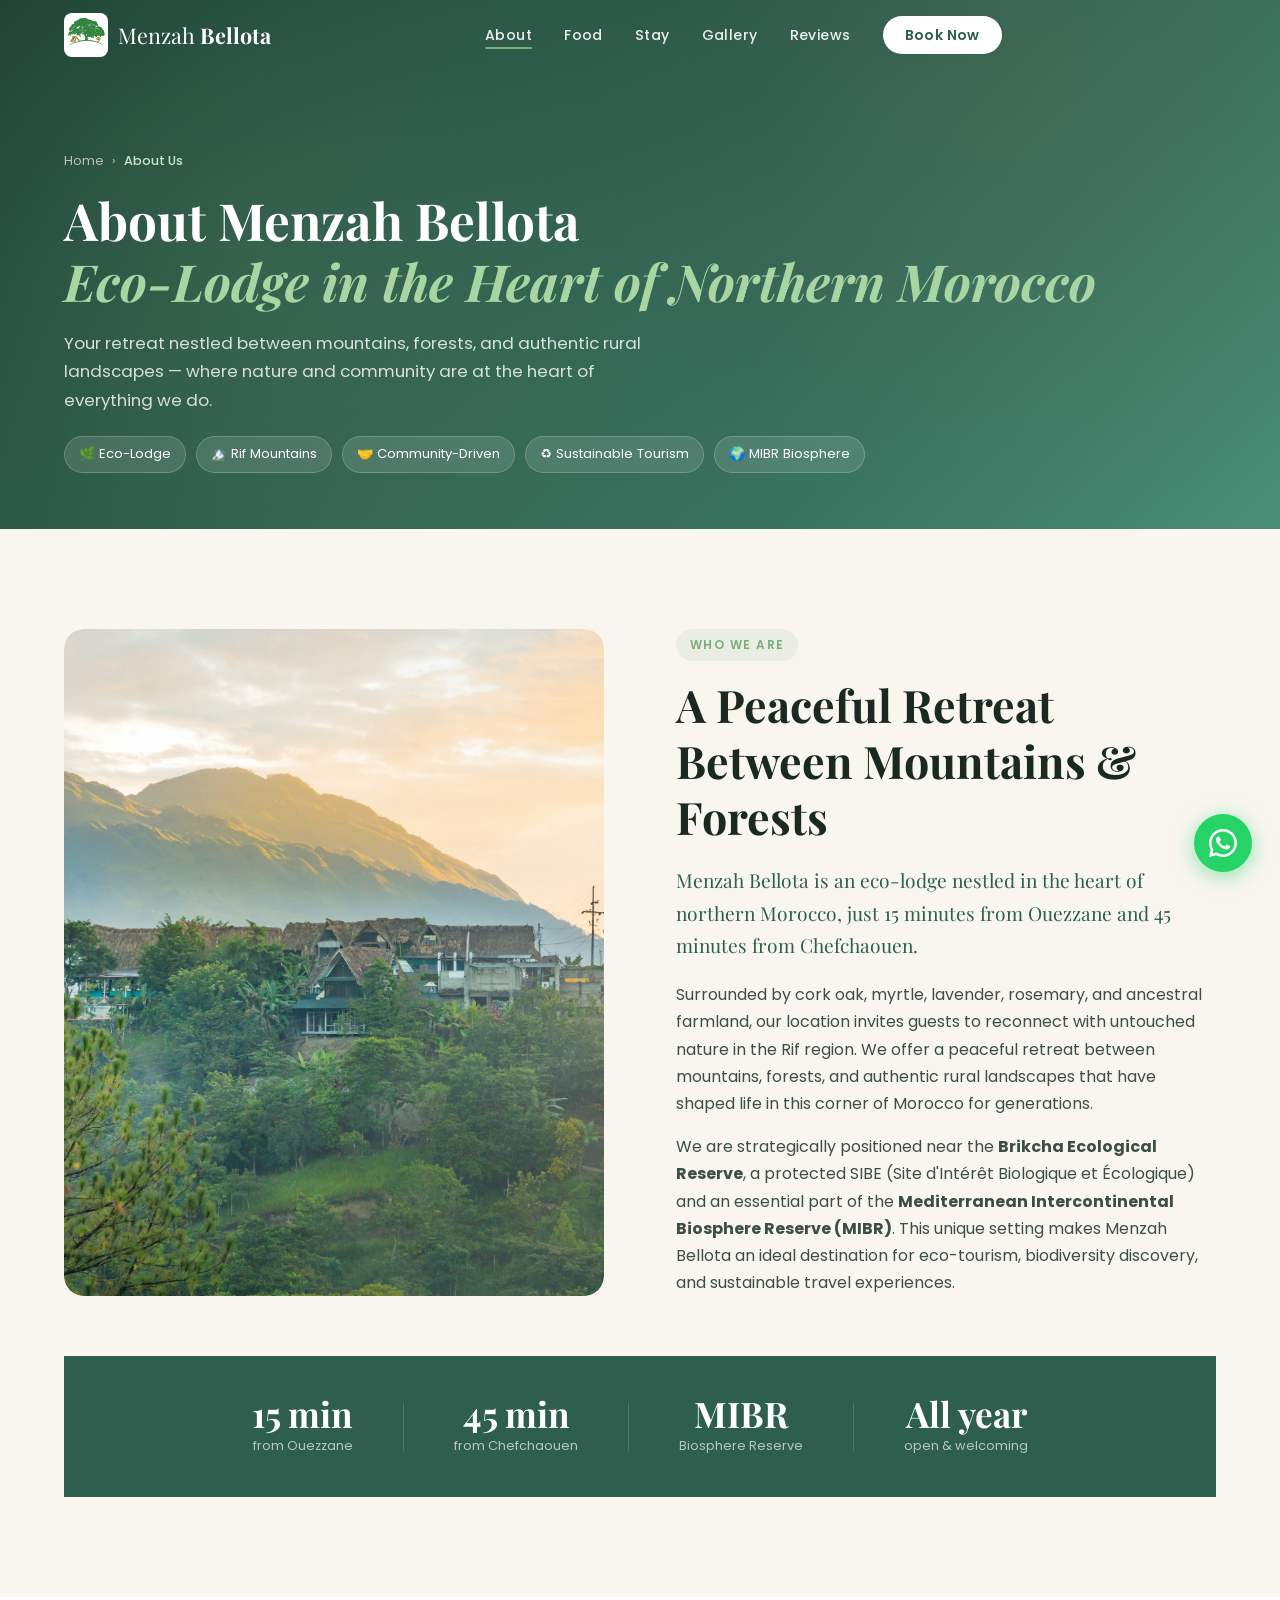
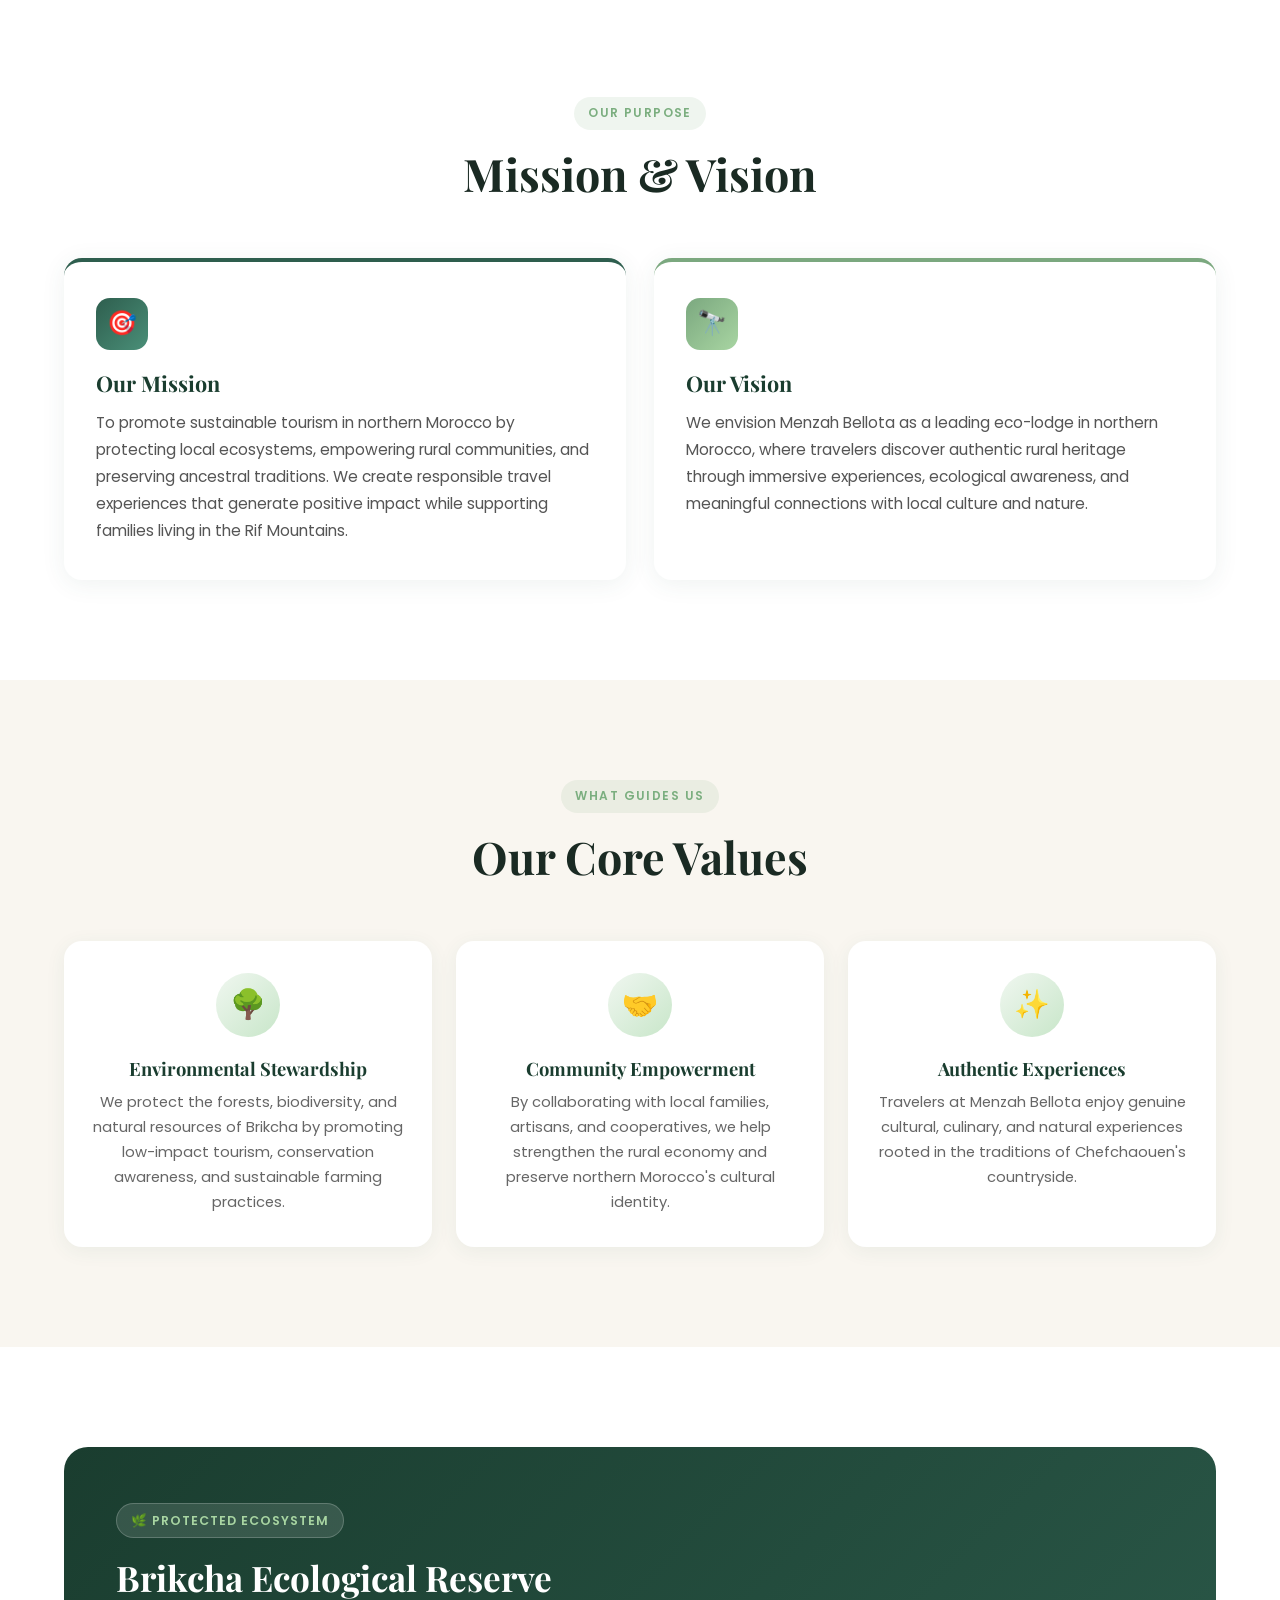
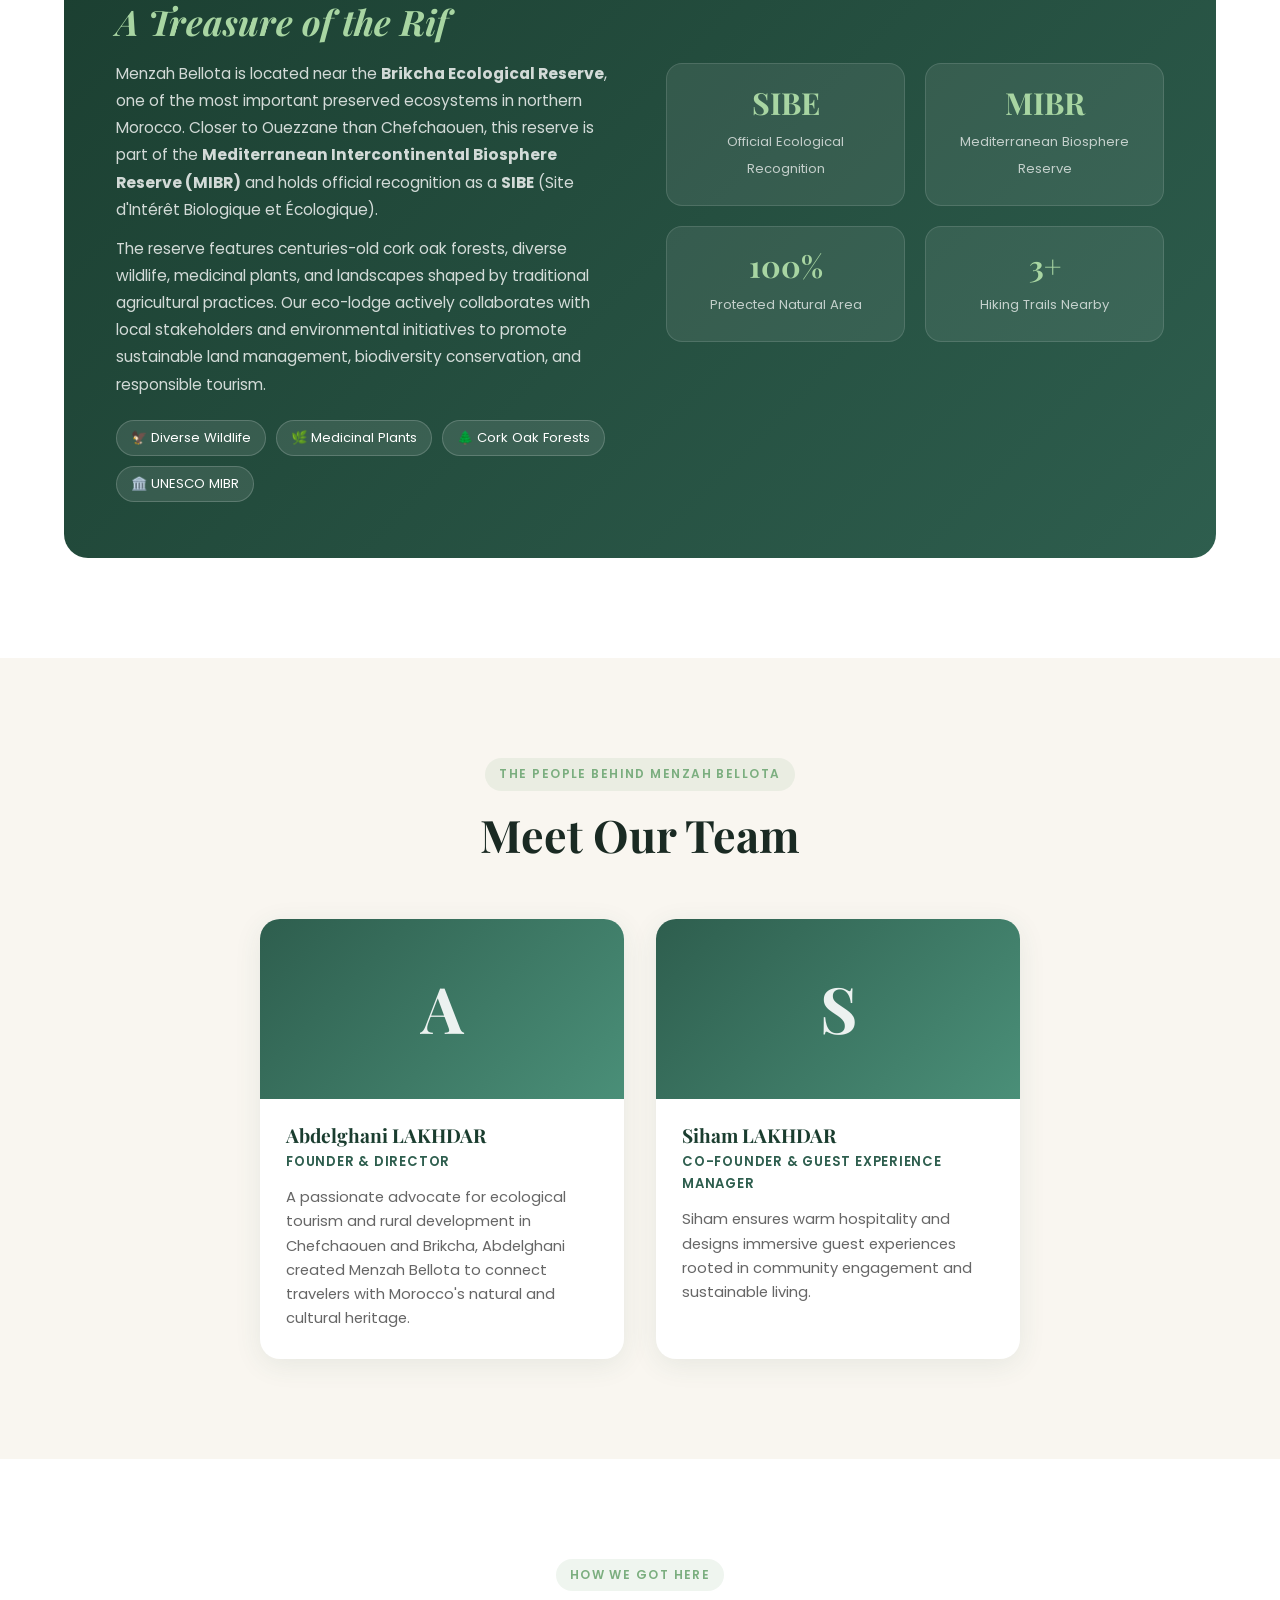
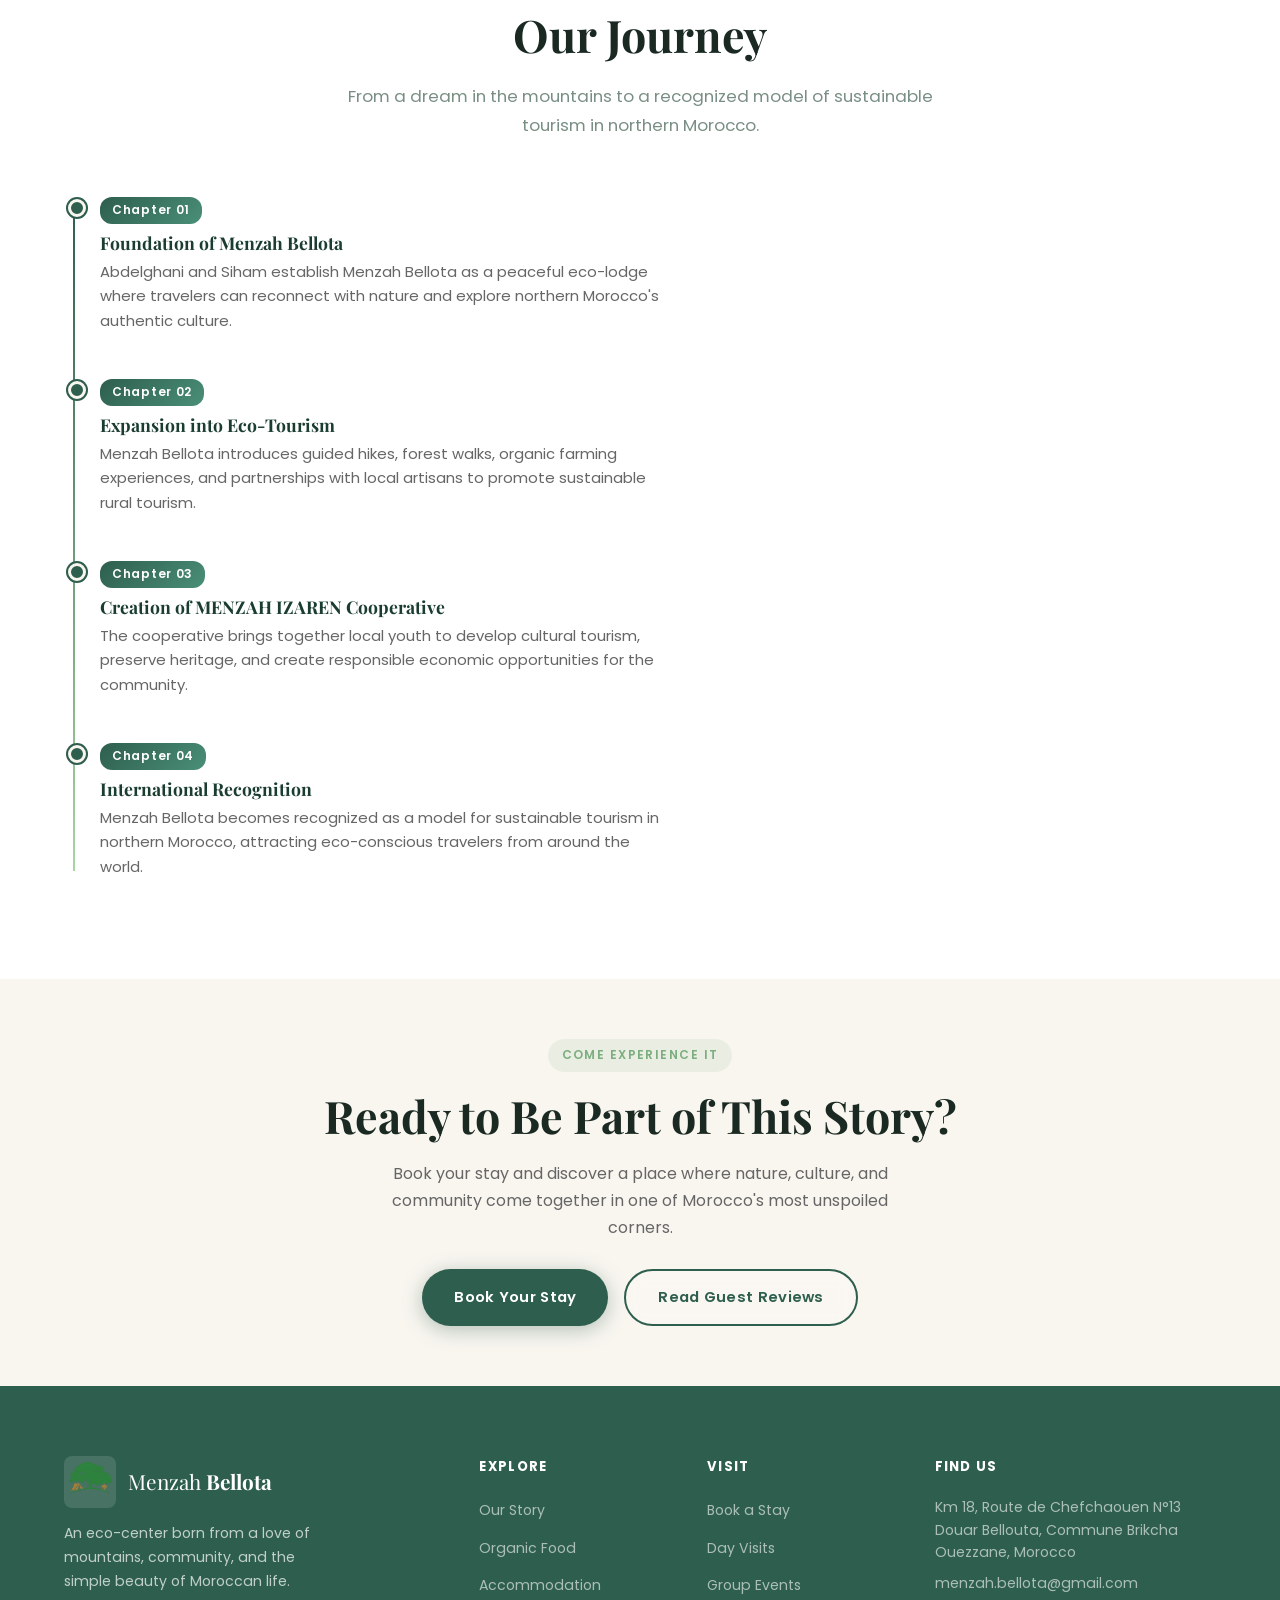
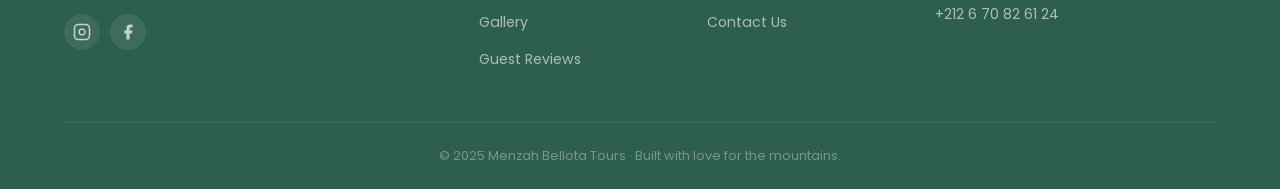
==== about.html @ db877103 "Add files via upload" ====
<!DOCTYPE html>
<html lang="en">
<head>
  <meta charset="UTF-8" />
  <meta name="viewport" content="width=device-width, initial-scale=1.0" />
  <title>About Us — Menzah Bellota Tours</title>
  <link rel="preconnect" href="https://fonts.googleapis.com" />
  <link rel="preconnect" href="https://fonts.gstatic.com" crossorigin />
  <link href="https://fonts.googleapis.com/css2?family=Playfair+Display:ital,wght@0,400;0,600;0,700;1,400&family=Poppins:wght@300;400;500;600&display=swap" rel="stylesheet" />
  <link rel="stylesheet" href="style.css" />
  <link rel="stylesheet" href="pages.css" />
</head>
<body>

  <!-- ========== NAVBAR ========== -->
  <nav class="navbar scrolled" id="navbar">
    <div class="nav-container">
      <a href="index.html" class="nav-logo">
        <img src="images/logo.webp" alt="Menzah Bellota Logo" class="logo-img" />
        <span class="logo-text">Menzah <strong>Bellota</strong></span>
      </a>
      <ul class="nav-menu" id="navMenu">
        <li><a href="about.html" class="nav-link active">About</a></li>
        <li><a href="food.html" class="nav-link">Food</a></li>
        <li><a href="stay.html" class="nav-link">Stay</a></li>
        <li><a href="gallery.html" class="nav-link">Gallery</a></li>
        <li><a href="reviews.html" class="nav-link">Reviews</a></li>
        <li><a href="index.html#contact" class="nav-link nav-cta">Book Now</a></li>
      </ul>
      <div class="nav-end">
        <button class="nav-toggle" id="navToggle" aria-label="Toggle menu">
          <span></span><span></span><span></span>
        </button>
      </div>
    </div>
  </nav>

  <!-- ========== PAGE HERO ========== -->
  <div class="page-hero">
    <div class="page-hero-content">
      <nav class="breadcrumb" aria-label="breadcrumb">
        <a href="index.html">Home</a>
        <span>›</span>
        <span class="current">About Us</span>
      </nav>
      <h1>About Menzah Bellota<br /><em>Eco-Lodge in the Heart of Northern Morocco</em></h1>
      <p>Your retreat nestled between mountains, forests, and authentic rural landscapes — where nature and community are at the heart of everything we do.</p>
      <div class="page-hero-tags">
        <span>🌿 Eco-Lodge</span>
        <span>🏔️ Rif Mountains</span>
        <span>🤝 Community-Driven</span>
        <span>♻️ Sustainable Tourism</span>
        <span>🌍 MIBR Biosphere</span>
      </div>
    </div>
  </div>

  <!-- ========== WHO WE ARE ========== -->
  <section class="section" style="background: #f9f6f0;">
    <div class="container">
      <div class="about-intro-grid reveal">
        <div class="about-images">
          <div class="img-stack">
            <img src="images/img hero.jpg" alt="Menzah Bellota eco-lodge in the Rif Mountains" class="img-main" loading="lazy" />
          </div>
        </div>
        <div class="about-intro-text">
          <span class="section-tag">Who We Are</span>
          <h2 class="section-title">A Peaceful Retreat Between Mountains &amp; Forests</h2>
          <p class="about-lead">Menzah Bellota is an eco-lodge nestled in the heart of northern Morocco, just 15 minutes from Ouezzane and 45 minutes from Chefchaouen.</p>
          <p>Surrounded by cork oak, myrtle, lavender, rosemary, and ancestral farmland, our location invites guests to reconnect with untouched nature in the Rif region. We offer a peaceful retreat between mountains, forests, and authentic rural landscapes that have shaped life in this corner of Morocco for generations.</p>
          <p>We are strategically positioned near the <strong>Brikcha Ecological Reserve</strong>, a protected SIBE (Site d'Intérêt Biologique et Écologique) and an essential part of the <strong>Mediterranean Intercontinental Biosphere Reserve (MIBR)</strong>. This unique setting makes Menzah Bellota an ideal destination for eco-tourism, biodiversity discovery, and sustainable travel experiences.</p>
        </div>
      </div>

      <!-- Stats strip -->
      <div class="experience-strip reveal" style="margin-top: 60px;">
        <div class="exp-item"><strong>15 min</strong><span>from Ouezzane</span></div>
        <div class="exp-divider"></div>
        <div class="exp-item"><strong>45 min</strong><span>from Chefchaouen</span></div>
        <div class="exp-divider"></div>
        <div class="exp-item"><strong>MIBR</strong><span>Biosphere Reserve</span></div>
        <div class="exp-divider"></div>
        <div class="exp-item"><strong>All year</strong><span>open &amp; welcoming</span></div>
      </div>
    </div>
  </section>

  <!-- ========== MISSION & VISION ========== -->
  <section class="section" style="background: #fff;">
    <div class="container">
      <div class="section-header reveal">
        <span class="section-tag">Our Purpose</span>
        <h2 class="section-title">Mission &amp; Vision</h2>
      </div>
      <div class="mv-grid reveal">
        <div class="mv-card">
          <div class="mv-card-icon">🎯</div>
          <h3>Our Mission</h3>
          <p>To promote sustainable tourism in northern Morocco by protecting local ecosystems, empowering rural communities, and preserving ancestral traditions. We create responsible travel experiences that generate positive impact while supporting families living in the Rif Mountains.</p>
        </div>
        <div class="mv-card vision">
          <div class="mv-card-icon">🔭</div>
          <h3>Our Vision</h3>
          <p>We envision Menzah Bellota as a leading eco-lodge in northern Morocco, where travelers discover authentic rural heritage through immersive experiences, ecological awareness, and meaningful connections with local culture and nature.</p>
        </div>
      </div>
    </div>
  </section>

  <!-- ========== CORE VALUES ========== -->
  <section class="section" style="background: #f9f6f0;">
    <div class="container">
      <div class="section-header reveal">
        <span class="section-tag">What Guides Us</span>
        <h2 class="section-title">Our Core Values</h2>
      </div>
      <div class="values-big-grid reveal">
        <div class="value-big-card">
          <div class="value-big-icon">🌳</div>
          <h3>Environmental Stewardship</h3>
          <p>We protect the forests, biodiversity, and natural resources of Brikcha by promoting low-impact tourism, conservation awareness, and sustainable farming practices.</p>
        </div>
        <div class="value-big-card">
          <div class="value-big-icon">🤝</div>
          <h3>Community Empowerment</h3>
          <p>By collaborating with local families, artisans, and cooperatives, we help strengthen the rural economy and preserve northern Morocco's cultural identity.</p>
        </div>
        <div class="value-big-card">
          <div class="value-big-icon">✨</div>
          <h3>Authentic Experiences</h3>
          <p>Travelers at Menzah Bellota enjoy genuine cultural, culinary, and natural experiences rooted in the traditions of Chefchaouen's countryside.</p>
        </div>
      </div>
    </div>
  </section>

  <!-- ========== BRIKCHA RESERVE ========== -->
  <section class="section" style="background: #fff;">
    <div class="container">
      <div class="reserve-section reveal">
        <div class="reserve-text">
          <div class="reserve-badge">🌿 Protected Ecosystem</div>
          <h2>Brikcha Ecological Reserve<br /><em>A Treasure of the Rif</em></h2>
          <p>Menzah Bellota is located near the <strong>Brikcha Ecological Reserve</strong>, one of the most important preserved ecosystems in northern Morocco. Closer to Ouezzane than Chefchaouen, this reserve is part of the <strong>Mediterranean Intercontinental Biosphere Reserve (MIBR)</strong> and holds official recognition as a <strong>SIBE</strong> (Site d'Intérêt Biologique et Écologique).</p>
          <p>The reserve features centuries-old cork oak forests, diverse wildlife, medicinal plants, and landscapes shaped by traditional agricultural practices. Our eco-lodge actively collaborates with local stakeholders and environmental initiatives to promote sustainable land management, biodiversity conservation, and responsible tourism.</p>
          <div class="reserve-chips">
            <span>🦅 Diverse Wildlife</span>
            <span>🌿 Medicinal Plants</span>
            <span>🌲 Cork Oak Forests</span>
            <span>🏛️ UNESCO MIBR</span>
          </div>
        </div>
        <div class="reserve-stats">
          <div class="reserve-stat">
            <strong>SIBE</strong>
            <span>Official Ecological Recognition</span>
          </div>
          <div class="reserve-stat">
            <strong>MIBR</strong>
            <span>Mediterranean Biosphere Reserve</span>
          </div>
          <div class="reserve-stat">
            <strong>100%</strong>
            <span>Protected Natural Area</span>
          </div>
          <div class="reserve-stat">
            <strong>3+</strong>
            <span>Hiking Trails Nearby</span>
          </div>
        </div>
      </div>
    </div>
  </section>

  <!-- ========== MEET THE TEAM ========== -->
  <section class="section" style="background: #f9f6f0;">
    <div class="container">
      <div class="section-header reveal">
        <span class="section-tag">The People Behind Menzah Bellota</span>
        <h2 class="section-title">Meet Our Team</h2>
      </div>
      <div class="team-grid reveal">
        <div class="team-card">
          <div class="team-card-avatar">A</div>
          <div class="team-card-body">
            <h3>Abdelghani LAKHDAR</h3>
            <div class="team-card-role">Founder &amp; Director</div>
            <p>A passionate advocate for ecological tourism and rural development in Chefchaouen and Brikcha, Abdelghani created Menzah Bellota to connect travelers with Morocco's natural and cultural heritage.</p>
          </div>
        </div>
        <div class="team-card">
          <div class="team-card-avatar">S</div>
          <div class="team-card-body">
            <h3>Siham LAKHDAR</h3>
            <div class="team-card-role">Co-Founder &amp; Guest Experience Manager</div>
            <p>Siham ensures warm hospitality and designs immersive guest experiences rooted in community engagement and sustainable living.</p>
          </div>
        </div>
      </div>
    </div>
  </section>

  <!-- ========== OUR JOURNEY ========== -->
  <section class="section" style="background: #fff;">
    <div class="container">
      <div class="section-header reveal">
        <span class="section-tag">How We Got Here</span>
        <h2 class="section-title">Our Journey</h2>
        <p class="section-subtitle">From a dream in the mountains to a recognized model of sustainable tourism in northern Morocco.</p>
      </div>
      <div class="timeline reveal">

        <div class="timeline-item">
          <div class="timeline-dot"></div>
          <div class="timeline-year">Chapter 01</div>
          <h3>Foundation of Menzah Bellota</h3>
          <p>Abdelghani and Siham establish Menzah Bellota as a peaceful eco-lodge where travelers can reconnect with nature and explore northern Morocco's authentic culture.</p>
        </div>

        <div class="timeline-item">
          <div class="timeline-dot"></div>
          <div class="timeline-year">Chapter 02</div>
          <h3>Expansion into Eco-Tourism</h3>
          <p>Menzah Bellota introduces guided hikes, forest walks, organic farming experiences, and partnerships with local artisans to promote sustainable rural tourism.</p>
        </div>

        <div class="timeline-item">
          <div class="timeline-dot"></div>
          <div class="timeline-year">Chapter 03</div>
          <h3>Creation of MENZAH IZAREN Cooperative</h3>
          <p>The cooperative brings together local youth to develop cultural tourism, preserve heritage, and create responsible economic opportunities for the community.</p>
        </div>

        <div class="timeline-item">
          <div class="timeline-dot"></div>
          <div class="timeline-year">Chapter 04</div>
          <h3>International Recognition</h3>
          <p>Menzah Bellota becomes recognized as a model for sustainable tourism in northern Morocco, attracting eco-conscious travelers from around the world.</p>
        </div>

      </div>
    </div>
  </section>

  <!-- ========== CTA ========== -->
  <section class="section" style="background: #f9f6f0; text-align: center; padding: 60px 20px;">
    <div class="container">
      <span class="section-tag">Come Experience It</span>
      <h2 class="section-title" style="margin-bottom: 16px;">Ready to Be Part of This Story?</h2>
      <p style="color: #666; max-width: 520px; margin: 0 auto 28px;">Book your stay and discover a place where nature, culture, and community come together in one of Morocco's most unspoiled corners.</p>
      <div style="display: flex; gap: 16px; justify-content: center; flex-wrap: wrap;">
        <a href="index.html#contact" class="btn btn-primary">Book Your Stay</a>
        <a href="reviews.html" class="btn btn-ghost" style="color: #2E5E4E; border-color: #2E5E4E;">Read Guest Reviews</a>
      </div>
    </div>
  </section>

  <!-- ========== FOOTER ========== -->
  <footer class="footer">
    <div class="container">
      <div class="footer-grid">
        <div class="footer-brand">
          <div class="footer-logo">
            <img src="images/logo.webp" alt="Menzah Bellota Logo" class="logo-img" />
            <span>Menzah <strong>Bellota</strong></span>
          </div>
          <p>An eco-center born from a love of mountains, community, and the simple beauty of Moroccan life.</p>
          <div class="social-links">
            <a href="https://www.instagram.com/menzahbellotatours/" target="_blank" rel="noopener noreferrer" aria-label="Instagram">
              <svg viewBox="0 0 24 24" fill="none" stroke="currentColor" stroke-width="2" width="18" height="18"><rect x="2" y="2" width="20" height="20" rx="5" ry="5"/><path d="M16 11.37A4 4 0 1112.63 8 4 4 0 0116 11.37z"/><line x1="17.5" y1="6.5" x2="17.51" y2="6.5"/></svg>
            </a>
            <a href="https://www.facebook.com/p/Menzah-Bellota-Tours-100054395625561/" target="_blank" rel="noopener noreferrer" aria-label="Facebook">
              <svg viewBox="0 0 24 24" fill="currentColor" width="18" height="18"><path d="M18 2h-3a5 5 0 00-5 5v3H7v4h3v8h4v-8h3l1-4h-4V7a1 1 0 011-1h3z"/></svg>
            </a>
          </div>
        </div>
        <div class="footer-links">
          <h4>Explore</h4>
          <ul>
            <li><a href="about.html">Our Story</a></li>
            <li><a href="food.html">Organic Food</a></li>
            <li><a href="stay.html">Accommodation</a></li>
            <li><a href="gallery.html">Gallery</a></li>
            <li><a href="reviews.html">Guest Reviews</a></li>
          </ul>
        </div>
        <div class="footer-links">
          <h4>Visit</h4>
          <ul>
            <li><a href="index.html#contact">Book a Stay</a></li>
            <li><a href="index.html#contact">Day Visits</a></li>
            <li><a href="index.html#contact">Group Events</a></li>
            <li><a href="index.html#contact">Contact Us</a></li>
          </ul>
        </div>
        <div class="footer-contact">
          <h4>Find Us</h4>
          <p>Km 18, Route de Chefchaouen N°13<br />Douar Bellouta, Commune Brikcha<br />Ouezzane, Morocco</p>
          <p><a href="mailto:menzah.bellota@gmail.com">menzah.bellota@gmail.com</a></p>
          <p><a href="tel:+212670826124">+212 6 70 82 61 24</a></p>
        </div>
      </div>
      <div class="footer-bottom">
        <p>© 2025 Menzah Bellota Tours · Built with love for the mountains.</p>
      </div>
    </div>
  </footer>

  <!-- WhatsApp Floating Button -->
  <a href="https://wa.me/212670826124" class="whatsapp-float" target="_blank" rel="noopener noreferrer" aria-label="Chat on WhatsApp">
    <svg viewBox="0 0 24 24" fill="currentColor" width="28" height="28"><path d="M17.472 14.382c-.297-.149-1.758-.867-2.03-.967-.273-.099-.471-.148-.67.15-.197.297-.767.966-.94 1.164-.173.199-.347.223-.644.075-.297-.15-1.255-.463-2.39-1.475-.883-.788-1.48-1.761-1.653-2.059-.173-.297-.018-.458.13-.606.134-.133.298-.347.446-.52.149-.174.198-.298.298-.497.099-.198.05-.371-.025-.52-.075-.149-.669-1.612-.916-2.207-.242-.579-.487-.5-.669-.51-.173-.008-.371-.01-.57-.01-.198 0-.52.074-.792.372-.272.297-1.04 1.016-1.04 2.479 0 1.462 1.065 2.875 1.213 3.074.149.198 2.096 3.2 5.077 4.487.709.306 1.262.489 1.694.625.712.227 1.36.195 1.871.118.571-.085 1.758-.719 2.006-1.413.248-.694.248-1.289.173-1.413-.074-.124-.272-.198-.57-.347z"/><path d="M12 0C5.373 0 0 5.373 0 12c0 2.104.55 4.078 1.504 5.797L0 24l6.383-1.474A11.947 11.947 0 0012 24c6.627 0 12-5.373 12-12S18.627 0 12 0zm0 21.818a9.805 9.805 0 01-5.028-1.38l-.36-.214-3.733.862.888-3.617-.235-.372A9.772 9.772 0 012.182 12C2.182 6.578 6.578 2.182 12 2.182S21.818 6.578 21.818 12 17.422 21.818 12 21.818z"/></svg>
  </a>

  <button class="scroll-top" id="scrollTop" aria-label="Scroll to top">
    <svg viewBox="0 0 24 24" fill="none" stroke="currentColor" stroke-width="2.5" width="20" height="20">
      <polyline points="18 15 12 9 6 15"/>
    </svg>
  </button>

  <script src="main.js"></script>
</body>
</html>
---- style.css ----
/* =========================================
   MENZAH BELLOTA TOURS — Stylesheet
   ========================================= */

/* ---- Reset & Variables ---- */
*, *::before, *::after {
  box-sizing: border-box;
  margin: 0;
  padding: 0;
}

:root {
  --green-dark:   #2E5E4E;
  --green-mid:    #3d7a66;
  --green-light:  #7BAE7F;
  --green-pale:   #d4e8d5;
  --beige:        #F5F1E9;
  --beige-dark:   #EBE5D5;
  --brown:        #8B5E3C;
  --brown-light:  #b07d55;
  --text-dark:    #1a2a23;
  --text-body:    #3d4f45;
  --text-muted:   #7a8f84;
  --white:        #ffffff;
  --shadow-sm:    0 2px 8px rgba(46,94,78,.08);
  --shadow-md:    0 8px 28px rgba(46,94,78,.14);
  --shadow-lg:    0 20px 60px rgba(46,94,78,.18);
  --radius-sm:    8px;
  --radius-md:    16px;
  --radius-lg:    24px;
  --radius-xl:    40px;
  --transition:   0.3s ease;
  --font-serif:   'Playfair Display', Georgia, serif;
  --font-sans:    'Poppins', system-ui, sans-serif;
  --wa-green:     #25D366;
  --wa-green-hover: #1ebe5d;
}

html {
  scroll-behavior: smooth;
  font-size: 16px;
  overflow-x: hidden;
  width: 100%;
}

body {
  font-family: var(--font-sans);
  color: var(--text-body);
  background-color: var(--white);
  line-height: 1.7;
  overflow-x: hidden;
  width: 100%;
  max-width: 100%;
}

img {
  display: block;
  max-width: 100%;
  height: auto;
}

a {
  text-decoration: none;
  color: inherit;
}

ul { list-style: none; }

/* ---- Typography ---- */
h1, h2, h3 { font-family: var(--font-serif); color: var(--text-dark); line-height: 1.25; }
h1 { font-size: clamp(2.2rem, 5vw, 3.8rem); }
h2 { font-size: clamp(1.8rem, 3.5vw, 2.8rem); }
h3 { font-size: 1.25rem; }

.section-tag {
  display: inline-block;
  font-family: var(--font-sans);
  font-size: 0.75rem;
  font-weight: 600;
  letter-spacing: 0.12em;
  text-transform: uppercase;
  color: var(--green-light);
  background: rgba(123,174,127,.12);
  padding: 6px 14px;
  border-radius: 50px;
  margin-bottom: 1rem;
}

.section-title { margin-bottom: 1.2rem; }
.section-subtitle {
  font-size: 1.05rem;
  color: var(--text-muted);
  max-width: 640px;
  margin: 0 auto;
}

.section-header {
  text-align: center;
  margin-bottom: 3.5rem;
}

/* ---- Layout ---- */
.container {
  width: 90%;
  max-width: 1200px;
  margin: 0 auto;
}

.section {
  padding: 100px 0;
  position: relative;
}

/* ---- Buttons ---- */
.btn {
  display: inline-flex;
  align-items: center;
  gap: 8px;
  padding: 14px 32px;
  border-radius: 50px;
  font-family: var(--font-sans);
  font-size: 0.92rem;
  font-weight: 600;
  letter-spacing: 0.02em;
  cursor: pointer;
  border: none;
  transition: all var(--transition);
  white-space: nowrap;
}

.btn-primary {
  background: var(--green-dark);
  color: var(--white);
  box-shadow: 0 4px 20px rgba(46,94,78,.35);
}
.btn-primary:hover {
  background: var(--green-mid);
  transform: translateY(-2px);
  box-shadow: 0 8px 28px rgba(46,94,78,.4);
}

.btn-ghost {
  background: rgba(255,255,255,.15);
  color: var(--white);
  border: 2px solid rgba(255,255,255,.6);
  backdrop-filter: blur(8px);
}
.btn-ghost:hover {
  background: rgba(255,255,255,.25);
  border-color: var(--white);
  transform: translateY(-2px);
}

.btn-outline {
  background: transparent;
  color: var(--green-dark);
  border: 2px solid var(--green-dark);
}
.btn-outline:hover {
  background: var(--green-dark);
  color: var(--white);
  transform: translateY(-2px);
}

.btn-full { width: 100%; justify-content: center; }

/* ---- Animations ---- */
.fade-in {
  animation: fadeInUp 1s ease both;
}

@keyframes fadeInUp {
  from { opacity: 0; }
  to   { opacity: 1; }
}

.reveal {
  opacity: 0;
  transform: translateY(35px);
  transition: opacity 0.7s ease, transform 0.7s ease;
}
.reveal.visible {
  opacity: 1;
  transform: translateY(0);
}
.reveal-right {
  transform: translateX(35px);
}
.reveal-right.visible {
  transform: translateX(0);
}

/* =========================================
   NAVBAR
   ========================================= */
.navbar {
  position: fixed !important;
  top: 0 !important;
  left: 0 !important;
  width: 100% !important;
  height: 70px;
  z-index: 9999 !important;
  display: flex;
  align-items: center;
  padding: 0;
  /* GPU compositing layer — prevents iOS Safari from unpinning the fixed
     navbar during momentum scroll. nav-menu has no position:fixed children
     so the new stacking context this creates is safe. */
  -webkit-transform: translate3d(0, 0, 0);
  transform: translate3d(0, 0, 0);
  will-change: transform;
  -webkit-backface-visibility: hidden;
  backface-visibility: hidden;
  transition: background var(--transition), box-shadow var(--transition);
}

.navbar.scrolled {
  background: rgba(245,241,233,.99);
  box-shadow: var(--shadow-sm);
}

.nav-container {
  width: 90%;
  max-width: 1200px;
  margin: 0 auto;
  display: flex;
  align-items: center;
  justify-content: space-between;
}

.nav-logo {
  display: flex;
  align-items: center;
  gap: 10px;
  font-family: var(--font-serif);
  font-size: 1.35rem;
  color: var(--white);
  transition: color var(--transition);
}

.navbar.scrolled .nav-logo { color: var(--green-dark); }

.logo-img {
  height: 44px;
  width: auto;
  border-radius: var(--radius-sm);
  background: var(--white);
  padding: 3px;
  object-fit: contain;
  transition: transform var(--transition);
  flex-shrink: 0;
}
.nav-logo:hover .logo-img { transform: scale(1.06); }

.logo-text strong { font-weight: 700; }

.nav-menu {
  display: flex;
  align-items: center;
  gap: 2rem;
}

.nav-link {
  font-size: 0.88rem;
  font-weight: 500;
  color: rgba(255,255,255,.9);
  letter-spacing: 0.03em;
  transition: color var(--transition);
  position: relative;
}

.nav-link::after {
  content: '';
  position: absolute;
  bottom: -4px; left: 0;
  width: 0; height: 2px;
  background: var(--green-light);
  transition: width var(--transition);
  border-radius: 2px;
}

.nav-link:hover::after { width: 100%; }
.nav-link.active::after { width: 100%; }
.navbar.scrolled .nav-link { color: var(--text-body); }
.navbar.scrolled .nav-link:hover { color: var(--green-dark); }
.navbar.scrolled .nav-link.active { color: var(--green-dark); font-weight: 600; }

.nav-link.nav-cta {
  background: var(--white);
  color: var(--green-dark) !important;
  padding: 9px 22px;
  border-radius: 50px;
  font-weight: 600;
  box-shadow: var(--shadow-sm);
  white-space: nowrap;
}
.nav-link.nav-cta::after { display: none; }
.nav-link.nav-cta:hover {
  background: var(--green-dark);
  color: var(--white) !important;
  transform: translateY(-1px);
}
.navbar.scrolled .nav-link.nav-cta {
  background: var(--green-dark);
  color: var(--white) !important;
}

.nav-toggle {
  display: none;
  flex-direction: column;
  gap: 5px;
  background: none;
  border: none;
  cursor: pointer;
  padding: 4px;
}
.nav-toggle span {
  display: block;
  width: 24px; height: 2px;
  background: var(--white);
  border-radius: 2px;
  transition: all var(--transition);
}
.navbar.scrolled .nav-toggle span { background: var(--green-dark); }
.nav-toggle.open span:nth-child(1) { transform: translateY(7px) rotate(45deg); }
.nav-toggle.open span:nth-child(2) { opacity: 0; }
.nav-toggle.open span:nth-child(3) { transform: translateY(-7px) rotate(-45deg); }

/* =========================================
   HERO
   ========================================= */
.hero {
  min-height: 100vh;
  min-height: 100svh; /* mobile: excludes browser chrome so no white gap at bottom */
  display: flex;
  flex-direction: column;
  justify-content: center;
  align-items: center;
  text-align: center;
  position: relative;
  background:
    linear-gradient(to bottom, rgba(10,30,20,.45) 0%, rgba(10,30,20,.6) 100%),
    url('images/hero img.png') center/cover no-repeat;
  padding: 120px 20px 60px;
}

.hero-overlay {
  position: absolute; inset: 0;
  background: radial-gradient(ellipse at center bottom, rgba(46,94,78,.25) 0%, transparent 70%);
  pointer-events: none;
}

.hero-content {
  position: relative;
  z-index: 2;
  max-width: 860px;
  animation-delay: 0.2s;
}

.hero-tag {
  display: inline-block;
  font-size: 0.75rem;
  font-weight: 600;
  letter-spacing: 0.15em;
  text-transform: uppercase;
  color: var(--green-pale);
  border: 1px solid rgba(123,174,127,.5);
  padding: 7px 18px;
  border-radius: 50px;
  margin-bottom: 1.5rem;
  backdrop-filter: blur(8px);
  background: rgba(46,94,78,.2);
}

.hero-title {
  color: var(--white);
  font-size: clamp(2.4rem, 5.5vw, 4.2rem);
  line-height: 1.18;
  margin-bottom: 1.5rem;
  text-shadow: 0 2px 20px rgba(0,0,0,.25);
}
.hero-title em {
  color: var(--green-pale);
  font-style: italic;
}

.hero-subtitle {
  font-size: clamp(1rem, 2vw, 1.15rem);
  color: rgba(255,255,255,.88);
  max-width: 600px;
  margin: 0 auto 2.5rem;
  font-weight: 300;
  line-height: 1.8;
}

.hero-buttons {
  display: flex;
  gap: 1rem;
  justify-content: center;
  flex-wrap: wrap;
}

.hero-scroll-hint {
  position: absolute;
  bottom: 36px; left: 50%;
  transform: translateX(-50%);
  display: flex;
  flex-direction: column;
  align-items: center;
  gap: 8px;
  color: rgba(255,255,255,.7);
  font-size: 0.72rem;
  letter-spacing: 0.1em;
  text-transform: uppercase;
  z-index: 2;
  animation: bounce 2s infinite;
}

.scroll-arrow {
  width: 20px; height: 20px;
  border-right: 2px solid rgba(255,255,255,.7);
  border-bottom: 2px solid rgba(255,255,255,.7);
  transform: rotate(45deg);
  margin-top: -6px;
}

@keyframes bounce {
  0%, 100% { transform: translateX(-50%) translateY(0); }
  50%       { transform: translateX(-50%) translateY(8px); }
}

/* =========================================
   HIGHLIGHTS BAR
   ========================================= */
.highlights-bar {
  background: var(--green-dark);
  display: flex;
  justify-content: center;
  flex-wrap: wrap;
  gap: 0;
  width: 100%;
  max-width: 100%;
  overflow: hidden;
}

.highlight-item {
  display: flex;
  align-items: center;
  gap: 10px;
  padding: 18px 36px;
  font-size: 0.88rem;
  font-weight: 500;
  color: rgba(255,255,255,.9);
  border-right: 1px solid rgba(255,255,255,.12);
  flex: 1;
  justify-content: center;
  min-width: 180px;
}

.highlight-item:last-child { border-right: none; }
.highlight-icon { font-size: 1.2rem; }

/* =========================================
   ABOUT
   ========================================= */
.about { background: var(--beige); }

.about-grid {
  display: grid;
  grid-template-columns: 1fr 1fr;
  gap: 80px;
  align-items: stretch;
}

.about-images {
  display: flex;
  flex-direction: column;
}

.img-stack {
  position: relative;
  flex: 1;
  width: 100%;
  height: 100%;
  overflow: hidden;
  border-radius: 20px;
}

.img-main {
  border-radius: 20px;
  width: 100%;
  height: 100%;
  object-fit: cover;
  display: block;
  box-shadow: var(--shadow-lg);
}

.about-text { padding-left: 10px; }

.about-lead {
  font-family: var(--font-serif);
  font-size: 1.2rem;
  color: var(--green-dark);
  margin-bottom: 1.2rem;
  line-height: 1.7;
}

.about-text p {
  color: var(--text-body);
  margin-bottom: 2rem;
  font-size: 0.97rem;
}

.about-values {
  display: flex;
  flex-direction: column;
  gap: 1rem;
}

.value-card {
  display: flex;
  align-items: flex-start;
  gap: 14px;
  background: var(--white);
  border-radius: var(--radius-sm);
  padding: 14px 18px;
  box-shadow: var(--shadow-sm);
  border-left: 3px solid var(--green-light);
}

.value-card span { font-size: 1.4rem; margin-top: 2px; flex-shrink: 0; }
.value-card strong { display: block; color: var(--text-dark); font-size: 0.92rem; margin-bottom: 2px; }
.value-card p { font-size: 0.82rem; color: var(--text-muted); margin: 0; }

/* =========================================
   FOOD
   ========================================= */
.food {
  background: var(--white);
  overflow: hidden;
  position: relative;
}

.food-bg-shape {
  position: absolute;
  top: -80px; right: -80px;
  width: 500px; height: 500px;
  max-width: 80vw;
  max-height: 80vw;
  border-radius: 50%;
  background: radial-gradient(circle, rgba(123,174,127,.08) 0%, transparent 70%);
  pointer-events: none;
  overflow: hidden;
}

.food-grid {
  display: grid;
  grid-template-columns: repeat(3, 1fr);
  gap: 28px;
  margin-bottom: 3rem;
}

.food-card {
  border-radius: var(--radius-md);
  overflow: hidden;
  background: var(--white);
  box-shadow: var(--shadow-md);
  transition: transform var(--transition), box-shadow var(--transition);
}

.food-card:hover {
  transform: translateY(-8px);
  box-shadow: var(--shadow-lg);
}

.food-img-wrap {
  position: relative;
  overflow: hidden;
  aspect-ratio: 4/3;
}

.food-img-wrap img {
  width: 100%; height: 100%;
  object-fit: cover;
  transition: transform 0.5s ease;
}
.food-card:hover .food-img-wrap img { transform: scale(1.06); }

.food-badge {
  position: absolute;
  top: 14px; left: 14px;
  background: var(--green-dark);
  color: var(--white);
  font-size: 0.7rem;
  font-weight: 600;
  letter-spacing: 0.06em;
  padding: 5px 12px;
  border-radius: 50px;
}

.food-card-body {
  padding: 22px;
}

.food-card-body h3 {
  font-size: 1.1rem;
  margin-bottom: 8px;
  color: var(--text-dark);
}

.food-card-body p {
  font-size: 0.88rem;
  color: var(--text-muted);
  line-height: 1.65;
}

.food-promise {
  display: flex;
  justify-content: center;
  flex-wrap: wrap;
  gap: 1rem;
  padding: 28px;
  background: var(--beige);
  border-radius: var(--radius-md);
}

.promise-item {
  display: flex;
  align-items: center;
  gap: 8px;
  font-size: 0.88rem;
  font-weight: 500;
  color: var(--green-dark);
  padding: 8px 18px;
}

.promise-item span { font-size: 1.2rem; }

/* =========================================
   ACCOMMODATION
   ========================================= */
.accommodation { background: var(--beige); }

.stay-grid {
  display: grid;
  grid-template-columns: 1fr 1fr;
  gap: 28px;
  align-items: start;
}

.stay-card {
  border-radius: var(--radius-lg);
  overflow: hidden;
  background: var(--white);
  box-shadow: var(--shadow-md);
  position: relative;
  transition: transform var(--transition), box-shadow var(--transition);
}
.stay-card:hover {
  transform: translateY(-6px);
  box-shadow: var(--shadow-lg);
}

.stay-card.featured {
  border: 2px solid var(--green-light);
}

.stay-badge {
  position: absolute;
  top: 18px; right: 18px;
  background: var(--brown);
  color: var(--white);
  font-size: 0.72rem;
  font-weight: 700;
  letter-spacing: 0.06em;
  text-transform: uppercase;
  padding: 6px 14px;
  border-radius: 50px;
  z-index: 2;
}

.stay-img-wrap {
  aspect-ratio: 16/9;
  overflow: hidden;
}
.stay-img-wrap img {
  width: 100%; height: 100%;
  object-fit: cover;
  transition: transform 0.5s ease;
}
.stay-card:hover .stay-img-wrap img { transform: scale(1.04); }

.stay-content { padding: 28px; }

.stay-icon {
  font-size: 2rem;
  margin-bottom: 14px;
  display: block;
}

.stay-content h3 {
  font-size: 1.5rem;
  margin-bottom: 12px;
}

.stay-content > p {
  font-size: 0.92rem;
  color: var(--text-muted);
  margin-bottom: 20px;
  line-height: 1.7;
}

.stay-features {
  display: flex;
  flex-direction: column;
  gap: 7px;
  margin-bottom: 24px;
}

.stay-features li {
  font-size: 0.88rem;
  color: var(--text-body);
  display: flex;
  align-items: center;
  gap: 8px;
}

/* ---- New Stay Cards (3-column) ---- */
.stay-cards-grid {
  display: grid;
  grid-template-columns: repeat(3, 1fr);
  gap: 28px;
}

.stay-new-card {
  background: var(--white);
  border-radius: var(--radius-lg);
  overflow: hidden;
  box-shadow: var(--shadow-md);
  transition: transform var(--transition), box-shadow var(--transition);
  display: flex;
  flex-direction: column;
}
.stay-new-card:hover {
  transform: translateY(-8px);
  box-shadow: var(--shadow-lg);
}

.stay-new-img-wrap {
  position: relative;
  aspect-ratio: 4/3;
  overflow: hidden;
}
.stay-new-img-wrap img {
  width: 100%; height: 100%;
  object-fit: cover;
  transition: transform 0.5s ease;
  display: block;
}
.stay-new-card:hover .stay-new-img-wrap img { transform: scale(1.05); }

.stay-new-badge {
  position: absolute;
  top: 14px; left: 14px;
  background: var(--white);
  color: var(--green-dark);
  font-size: 0.68rem;
  font-weight: 700;
  letter-spacing: 0.1em;
  text-transform: uppercase;
  padding: 5px 13px;
  border-radius: 50px;
  box-shadow: var(--shadow-sm);
}

.badge-featured {
  background: var(--green-dark);
  color: var(--white);
}

.stay-new-body {
  padding: 24px 26px 28px;
  display: flex;
  flex-direction: column;
  flex: 1;
}

.stay-new-meta {
  display: flex;
  justify-content: space-between;
  align-items: center;
  margin-bottom: 12px;
}

.stay-new-type {
  font-size: 0.72rem;
  font-weight: 700;
  letter-spacing: 0.1em;
  text-transform: uppercase;
  color: var(--green-dark);
}

.stay-new-price {
  font-size: 0.72rem;
  font-weight: 700;
  letter-spacing: 0.08em;
  text-transform: uppercase;
  color: var(--green-light);
}

.stay-new-title {
  font-family: var(--font-serif);
  font-size: 1.35rem;
  font-weight: 700;
  color: var(--text-dark);
  margin-bottom: 10px;
  line-height: 1.3;
}

.stay-new-desc {
  font-size: 0.88rem;
  color: var(--text-muted);
  line-height: 1.7;
  margin-bottom: 20px;
  flex: 1;
}

.stay-new-link {
  display: inline-flex;
  align-items: center;
  gap: 6px;
  font-size: 0.9rem;
  font-weight: 700;
  color: var(--text-dark);
  border-bottom: 2px solid var(--green-dark);
  padding-bottom: 3px;
  width: fit-content;
  transition: color var(--transition), border-color var(--transition), gap var(--transition);
}
.stay-new-link:hover {
  color: var(--green-dark);
  gap: 10px;
}
.stay-new-link span { font-size: 1rem; }

/* =========================================
   EXPERIENCE STRIP
   ========================================= */
.experience-strip {
  background: var(--green-dark);
  display: flex;
  justify-content: center;
  align-items: center;
  flex-wrap: wrap;
  padding: 40px 20px;
  gap: 0;
  width: 100%;
  max-width: 100%;
  overflow: hidden;
}

.exp-item {
  display: flex;
  flex-direction: column;
  align-items: center;
  gap: 4px;
  padding: 0 50px;
  text-align: center;
}

.exp-item strong {
  font-family: var(--font-serif);
  font-size: 2.2rem;
  color: var(--white);
  line-height: 1;
}

.exp-item span {
  font-size: 0.8rem;
  color: rgba(255,255,255,.65);
  font-weight: 400;
}

.exp-divider {
  width: 1px;
  height: 48px;
  background: rgba(255,255,255,.15);
  flex-shrink: 0;
}

/* =========================================
   GALLERY
   ========================================= */
.gallery { background: var(--white); }

.gallery-grid {
  display: grid;
  grid-template-columns: repeat(3, 1fr);
  grid-template-rows: auto auto;
  gap: 16px;
}

.gallery-item {
  position: relative;
  overflow: hidden;
  border-radius: var(--radius-md);
  cursor: pointer;
}

.gallery-item img {
  width: 100%; height: 100%;
  object-fit: cover;
  aspect-ratio: 4/3;
  transition: transform 0.5s ease;
  display: block;
}

.gallery-item.tall img { aspect-ratio: 3/4; }
.gallery-item.wide { grid-column: span 2; }
.gallery-item.wide img { aspect-ratio: 16/7; }

.gallery-item:hover img { transform: scale(1.06); }

.gallery-overlay {
  position: absolute; inset: 0;
  background: linear-gradient(to top, rgba(10,30,20,.7) 0%, transparent 60%);
  display: flex;
  align-items: flex-end;
  padding: 20px;
  opacity: 0;
  transition: opacity var(--transition);
}

.gallery-item:hover .gallery-overlay { opacity: 1; }

.gallery-overlay span {
  color: var(--white);
  font-size: 0.88rem;
  font-weight: 600;
  letter-spacing: 0.04em;
}

/* =========================================
   TESTIMONIALS
   ========================================= */
.testimonials { background: var(--beige); }

.testimonials-grid {
  display: grid;
  grid-template-columns: repeat(3, 1fr);
  gap: 24px;
}

.testimonial-card {
  background: var(--white);
  border-radius: var(--radius-md);
  padding: 28px;
  box-shadow: var(--shadow-sm);
  transition: transform var(--transition), box-shadow var(--transition);
}
.testimonial-card:hover {
  transform: translateY(-4px);
  box-shadow: var(--shadow-md);
}

.stars {
  color: #f5b942;
  font-size: 1.1rem;
  margin-bottom: 14px;
  letter-spacing: 2px;
}

.testimonial-card > p {
  font-size: 0.92rem;
  color: var(--text-body);
  line-height: 1.75;
  font-style: italic;
  margin-bottom: 20px;
}

.testimonial-author {
  display: flex;
  align-items: center;
  gap: 12px;
}

.author-avatar {
  width: 40px; height: 40px;
  border-radius: 50%;
  background: var(--green-dark);
  color: var(--white);
  display: flex;
  align-items: center;
  justify-content: center;
  font-weight: 700;
  font-size: 1rem;
  flex-shrink: 0;
}

.testimonial-author strong {
  display: block;
  font-size: 0.88rem;
  color: var(--text-dark);
}
.testimonial-author span {
  font-size: 0.78rem;
  color: var(--text-muted);
}

/* =========================================
   FAQ
   ========================================= */
.faq { background: var(--beige); }

.faq-list {
  max-width: 780px;
  margin: 0 auto;
  display: flex;
  flex-direction: column;
  gap: 14px;
}

.faq-item {
  background: var(--white);
  border-radius: var(--radius-md);
  box-shadow: 0 2px 12px rgba(46,94,78,.08);
  overflow: hidden;
  transition: box-shadow var(--transition);
}
.faq-item:hover { box-shadow: 0 6px 24px rgba(46,94,78,.13); }
.faq-item.open   { box-shadow: 0 6px 28px rgba(46,94,78,.16); }

.faq-question {
  width: 100%;
  display: flex;
  align-items: center;
  justify-content: space-between;
  gap: 16px;
  padding: 22px 28px;
  background: none;
  border: none;
  cursor: pointer;
  text-align: left;
  font-family: var(--font-sans);
  font-size: 1rem;
  font-weight: 600;
  color: var(--green-dark);
  transition: color var(--transition);
}
.faq-question:hover { color: var(--green-mid); }

.faq-icon {
  flex-shrink: 0;
  color: var(--green-mid);
  transition: transform 0.35s ease;
}
.faq-item.open .faq-icon { transform: rotate(180deg); }

.faq-answer {
  max-height: 0;
  overflow: hidden;
  transition: max-height 0.38s ease, padding 0.38s ease;
  padding: 0 28px;
}
.faq-item.open .faq-answer {
  max-height: 200px;
  padding: 0 28px 22px;
}
.faq-answer p {
  font-size: 0.93rem;
  color: var(--text-muted);
  line-height: 1.75;
  margin: 0;
  border-top: 1px solid var(--beige-dark);
  padding-top: 16px;
}
.faq-answer strong { color: var(--green-dark); }

/* =========================================
   CONTACT
   ========================================= */
.contact { background: var(--white); }

.contact-grid {
  display: grid;
  grid-template-columns: 1.1fr 0.9fr;
  gap: 60px;
  align-items: start;
}

.contact-form-wrap { position: relative; }

.contact-form {
  background: var(--beige);
  border-radius: var(--radius-lg);
  padding: 40px;
  box-shadow: var(--shadow-md);
}

.form-success {
  display: none;
  text-align: center;
  padding: 60px 40px;
  background: var(--beige);
  border-radius: var(--radius-lg);
  box-shadow: var(--shadow-md);
}

.form-success span { font-size: 3rem; display: block; margin-bottom: 16px; }
.form-success h3 { font-size: 1.6rem; margin-bottom: 10px; color: var(--green-dark); }
.form-success p { color: var(--text-muted); font-size: 0.95rem; }

.form-row {
  display: grid;
  grid-template-columns: 1fr 1fr;
  gap: 16px;
}

.form-group {
  display: flex;
  flex-direction: column;
  gap: 7px;
  margin-bottom: 18px;
}

.form-group label {
  font-size: 0.82rem;
  font-weight: 600;
  color: var(--text-dark);
  letter-spacing: 0.02em;
}

.form-group input,
.form-group textarea,
.form-group select {
  padding: 13px 16px;
  border: 2px solid transparent;
  background: var(--white);
  border-radius: var(--radius-sm);
  font-family: var(--font-sans);
  font-size: 0.9rem;
  color: var(--text-dark);
  transition: border-color var(--transition), box-shadow var(--transition);
  outline: none;
  appearance: none;
}

.form-group select {
  background-image: url("data:image/svg+xml,%3Csvg xmlns='http://www.w3.org/2000/svg' viewBox='0 0 24 24' fill='none' stroke='%237a8f84' stroke-width='2'%3E%3Cpolyline points='6 9 12 15 18 9'/%3E%3C/svg%3E");
  background-repeat: no-repeat;
  background-position: right 14px center;
  background-size: 18px;
  padding-right: 44px;
  cursor: pointer;
}

.form-group input:focus,
.form-group textarea:focus,
.form-group select:focus {
  border-color: var(--green-light);
  box-shadow: 0 0 0 4px rgba(123,174,127,.15);
}

.form-group textarea { resize: vertical; }

.form-note {
  text-align: center;
  font-size: 0.78rem;
  color: var(--text-muted);
  margin-top: 12px;
}

.contact-card {
  background: var(--beige);
  border-radius: var(--radius-lg);
  padding: 32px;
  margin-bottom: 24px;
  box-shadow: var(--shadow-sm);
}

.contact-card h3 {
  font-size: 1.3rem;
  margin-bottom: 22px;
  color: var(--text-dark);
}

.contact-detail {
  display: flex;
  align-items: flex-start;
  gap: 14px;
  margin-bottom: 18px;
  padding-bottom: 18px;
  border-bottom: 1px solid var(--beige-dark);
}
.contact-detail:last-of-type {
  border-bottom: none;
  margin-bottom: 22px;
}

.contact-icon { font-size: 1.3rem; flex-shrink: 0; margin-top: 2px; }

.contact-detail strong {
  display: block;
  font-size: 0.82rem;
  font-weight: 600;
  color: var(--text-dark);
  margin-bottom: 3px;
}

.contact-detail p {
  font-size: 0.88rem;
  color: var(--text-muted);
  line-height: 1.5;
}

.btn-whatsapp {
  display: flex;
  align-items: center;
  justify-content: center;
  gap: 10px;
  width: 100%;
  padding: 14px;
  background: #25D366;
  color: var(--white);
  border-radius: var(--radius-sm);
  font-weight: 600;
  font-size: 0.92rem;
  transition: all var(--transition);
  box-shadow: 0 4px 16px rgba(37,211,102,.3);
}
.btn-whatsapp:hover {
  background: #1ebe5d;
  transform: translateY(-2px);
  box-shadow: 0 8px 24px rgba(37,211,102,.35);
}

.map-wrap {
  border-radius: var(--radius-md);
  overflow: hidden;
  box-shadow: var(--shadow-sm);
}

.map-wrap iframe { display: block; }

/* =========================================
   FOOTER
   ========================================= */
.footer {
  background: #2e5e4e;
  color: rgba(255,255,255,.7);
  padding: 70px 0 0;
}

.footer-grid {
  display: grid;
  grid-template-columns: 2fr 1fr 1fr 1.5fr;
  gap: 40px;
  padding-bottom: 50px;
  border-bottom: 1px solid rgba(255,255,255,.1);
}

.footer-logo {
  display: flex;
  align-items: center;
  gap: 12px;
  font-family: var(--font-serif);
  font-size: 1.3rem;
  color: var(--white);
  margin-bottom: 14px;
}

.footer-logo strong { font-weight: 700; }
.footer-logo .logo-img {
  height: 52px;
  border-radius: var(--radius-sm);
  background: rgba(255,255,255,.12);
  padding: 4px;
}

.footer-brand p {
  font-size: 0.88rem;
  line-height: 1.7;
  max-width: 280px;
  margin-bottom: 20px;
}

.social-links {
  display: flex;
  gap: 10px;
}

.social-links a {
  display: flex;
  align-items: center;
  justify-content: center;
  width: 36px; height: 36px;
  border-radius: 50%;
  background: rgba(255,255,255,.08);
  color: rgba(255,255,255,.7);
  transition: all var(--transition);
}
.social-links a:hover {
  background: var(--green-light);
  color: var(--white);
  transform: translateY(-2px);
}

.footer-links h4,
.footer-contact h4 {
  font-family: var(--font-sans);
  font-size: 0.82rem;
  font-weight: 700;
  letter-spacing: 0.1em;
  text-transform: uppercase;
  color: var(--white);
  margin-bottom: 18px;
}

.footer-links ul {
  display: flex;
  flex-direction: column;
  gap: 10px;
}

.footer-links li a {
  font-size: 0.88rem;
  color: rgba(255,255,255,.6);
  transition: color var(--transition);
}
.footer-links li a:hover { color: var(--green-light); }

.footer-contact p {
  font-size: 0.88rem;
  margin-bottom: 8px;
  line-height: 1.6;
  color: rgba(255,255,255,.6);
}

.footer-contact a {
  color: rgba(255,255,255,.6);
  transition: color var(--transition);
}
.footer-contact a:hover { color: var(--green-light); }

.footer-bottom {
  text-align: center;
  padding: 22px 0;
  font-size: 0.8rem;
  color: rgba(255,255,255,.35);
}

/* =========================================
   SCROLL TO TOP BUTTON
   ========================================= */
.scroll-top {
  position: fixed;
  bottom: 100px;
  right: 28px;
  width: 46px;
  height: 46px;
  border-radius: 50%;
  background: var(--white);
  color: var(--green-dark);
  border: 2px solid var(--green-dark);
  display: flex;
  align-items: center;
  justify-content: center;
  cursor: pointer;
  z-index: 998;
  box-shadow: var(--shadow-md);
  opacity: 0;
  transform: translateY(16px);
  pointer-events: none;
  transition: opacity 0.3s ease, transform 0.3s ease, background 0.2s ease;
}

.scroll-top.visible {
  opacity: 1;
  transform: translateY(0);
  pointer-events: auto;
}

.scroll-top:hover {
  background: var(--green-dark);
  color: var(--white);
  transform: translateY(-3px);
}

/* =========================================
   WHATSAPP FLOATING BUTTON
   ========================================= */
.whatsapp-float {
  position: fixed;
  bottom: 28px; right: 28px;
  width: 58px; height: 58px;
  border-radius: 50%;
  background: #25D366;
  color: var(--white);
  display: flex;
  align-items: center;
  justify-content: center;
  box-shadow: 0 4px 20px rgba(37,211,102,.5);
  z-index: 999;
  transition: all var(--transition);
  animation: pulse-wa 3s infinite;
}

.whatsapp-float:hover {
  background: #1ebe5d;
  transform: scale(1.1);
  box-shadow: 0 8px 28px rgba(37,211,102,.6);
  animation: none;
}

@keyframes pulse-wa {
  0%, 100% { box-shadow: 0 4px 20px rgba(37,211,102,.5); }
  50%       { box-shadow: 0 4px 36px rgba(37,211,102,.75); }
}

/* =========================================
   RESPONSIVE
   ========================================= */
@media (max-width: 1024px) {
  .about-grid { gap: 50px; }
  .contact-grid { gap: 36px; }
  .footer-grid { grid-template-columns: 1fr 1fr; gap: 32px; }
}

@media (max-width: 900px) {
  .section { padding: 70px 0; }
  .about-grid { grid-template-columns: 1fr; gap: 48px; }
  .about-images { order: -1; max-width: 560px; margin: 0 auto; height: auto; }
  .img-stack { height: auto; min-height: 320px; }
  .img-main { min-height: 320px; }
  .food-grid { grid-template-columns: 1fr 1fr; }
  .food-grid .food-card:last-child { grid-column: span 2; }
  .stay-grid { grid-template-columns: 1fr; max-width: 540px; margin: 0 auto; }
  .stay-cards-grid { grid-template-columns: repeat(2, 1fr); }
  .stay-cards-grid .stay-new-card:last-child { grid-column: span 2; max-width: 460px; margin: 0 auto; width: 100%; }
  .testimonials-grid { grid-template-columns: 1fr 1fr; }
  .testimonials-grid .testimonial-card:last-child { grid-column: span 2; }
  .gallery-grid { grid-template-columns: repeat(2, 1fr); }
  .gallery-item.tall { grid-row: span 1; }
  .gallery-item.wide { grid-column: span 2; }
  .contact-grid { grid-template-columns: 1fr; }
  .footer-grid { grid-template-columns: 1fr 1fr; }
}

/* ---- Nav overlay backdrop (mobile) — sits behind the menu panel ---- */
.nav-overlay {
  display: none;
}

/* ---- Mobile Nav: always visible from 768px and below ---- */
@media (max-width: 768px) {
  .nav-toggle { display: flex; }

  /* Always-visible navbar on mobile — solid dark background.
     GPU compositing transform is already set in base .navbar above. */
  .navbar {
    background: #0d1f15 !important;
    z-index: 10001 !important;
  }
  .navbar.scrolled {
    background: #f5f1e9 !important;
    box-shadow: 0 2px 12px rgba(0,0,0,.12);
  }
  /* Update text/icon colors for scrolled light background */
  .navbar.scrolled .nav-logo,
  .navbar.scrolled .logo-text { color: #1a2a23; }
  .navbar.scrolled .nav-toggle span { background: #1a2a23; }

  /* nav-end must stack above nav-menu (z-index 10000) within navbar's stacking context */
  .nav-end {
    position: relative;
    z-index: 10001;
  }

  /* X icon is always white — overlay background is always dark */
  .nav-toggle.open span {
    background: var(--white) !important;
  }

  /* Full-screen overlay menu — position:absolute relative to the transformed
     navbar which is anchored at top:0 left:0 width:100%, so top:0/height:100vh
     here covers the exact same area as position:fixed would from the viewport */
  .nav-menu {
    position: absolute;
    top: 0;
    left: 0;
    right: 0;
    width: 100%;
    height: 100vh;
    background: rgba(10, 28, 18, 0.98);
    flex-direction: column;
    justify-content: center;
    align-items: center;
    gap: 2rem;
    padding: 0;
    /* Hidden state: invisible + shifted up slightly */
    opacity: 0;
    visibility: hidden;
    transform: translateY(-16px);
    transition: opacity 0.32s ease, transform 0.32s ease, visibility 0s linear 0.32s;
    z-index: 10000;
  }
  .nav-menu.open {
    opacity: 1;
    visibility: visible;
    transform: translateY(0);
    transition: opacity 0.32s ease, transform 0.32s ease, visibility 0s linear 0s;
  }

  /* Nav links inside the overlay */
  .nav-link,
  .navbar.scrolled .nav-link {
    color: #f5f1e9;
    font-size: 1.45rem;
    font-weight: 500;
    letter-spacing: 0.02em;
    text-align: center;
  }
  .nav-link::after { display: none; }
  .nav-link:hover { color: #ffffff; }
  .nav-link.nav-cta {
    background: var(--green-dark);
    color: var(--white) !important;
    padding: 13px 38px;
    border-radius: 50px;
    white-space: nowrap;
    margin-top: 0.5rem;
  }
  .nav-link.nav-cta:hover { background: var(--green-mid); }

}

@media (max-width: 640px) {
  h1 { font-size: 2rem; }
  h2 { font-size: 1.7rem; }
  .section { padding: 60px 0; }

  /* Hero */
  .hero { padding: 100px 20px 80px; }
  .hero-buttons { flex-direction: column; align-items: center; }
  .btn { width: 100%; max-width: 280px; justify-content: center; }

  /* Highlights */
  .highlight-item {
    min-width: 50%;
    border-right: none;
    border-bottom: 1px solid rgba(255,255,255,.12);
    padding: 14px 10px;
    font-size: 0.78rem;
    gap: 7px;
  }
  .highlight-icon { font-size: 1rem; }

  /* Stay cards */
  .stay-cards-grid { grid-template-columns: 1fr !important; max-width: 100%; }
  .stay-cards-grid .stay-new-card { grid-column: auto !important; }
  .stay-new-desc { flex: none; }

  /* Food */
  .food-grid { grid-template-columns: 1fr; }
  .food-grid .food-card:last-child { grid-column: auto; }

  /* Gallery */
  .gallery-grid { grid-template-columns: 1fr 1fr; gap: 10px; }
  .gallery-item.tall { grid-row: auto; }

  /* Testimonials */
  .testimonials-grid { grid-template-columns: 1fr; }
  .testimonials-grid .testimonial-card:last-child { grid-column: auto; }

  /* Contact */
  .form-row { grid-template-columns: 1fr; }
  .contact-form { padding: 24px; }

  /* Experience */
  .exp-item { padding: 16px 10px; min-width: 50%; flex: 1 1 50%; }
  .exp-divider { display: none; }

  /* Footer */
  .footer-grid { grid-template-columns: 1fr; }
  .footer-brand p { max-width: none; }
}

/* =========================================
   THEME TOGGLE BUTTON
   ========================================= */
.nav-end {
  display: flex;
  align-items: center;
  gap: 6px;
}
---- pages.css ----
/* =========================================
   PAGES.CSS — Shared styles for About / Food / Stay / Gallery pages
   ========================================= */

/* Prevent horizontal overflow on all pages */
html, body { overflow-x: hidden !important; width: 100%; max-width: 100%; }

/* ---- Page Hero Banner ---- */
.page-hero {
  padding-top: 90px;
  min-height: 380px;
  display: flex;
  align-items: flex-end;
  width: 100%;
  max-width: 100%;
  overflow: hidden;
  position: relative;
  overflow: hidden;
  background: linear-gradient(135deg, #1a3d2f 0%, #2E5E4E 45%, #3d7a66 80%, #4a8f78 100%);
}

.page-hero::before {
  content: '';
  position: absolute;
  inset: 0;
  background-image:
    radial-gradient(circle at 20% 50%, rgba(123,174,127,.18) 0%, transparent 50%),
    radial-gradient(circle at 80% 20%, rgba(139,94,60,.12) 0%, transparent 40%);
  pointer-events: none;
}

.page-hero-content {
  position: relative;
  z-index: 3;
  width: 90%;
  max-width: 1200px;
  margin: 0 auto;
  padding: 60px 0 56px;
}

.breadcrumb {
  display: flex;
  align-items: center;
  gap: 8px;
  font-size: 0.8rem;
  color: rgba(255,255,255,.65);
  margin-bottom: 18px;
}

.breadcrumb a {
  color: rgba(255,255,255,.65);
  text-decoration: none;
  transition: color 0.2s;
}
.breadcrumb a:hover { color: #c8e6c9; }
.breadcrumb .current { color: #c8e6c9; font-weight: 500; }

.page-hero-content h1 {
  font-family: 'Playfair Display', serif;
  font-size: clamp(2rem, 5vw, 3.2rem);
  color: #fff;
  font-weight: 700;
  line-height: 1.2;
  margin-bottom: 16px;
}

.page-hero-content h1 em {
  font-style: italic;
  color: #a8d5a2;
}

.page-hero-content p {
  font-size: 1.05rem;
  color: rgba(255,255,255,.8);
  max-width: 600px;
  line-height: 1.7;
  margin-bottom: 22px;
}

.page-hero-tags {
  display: flex;
  flex-wrap: wrap;
  gap: 10px;
}

.page-hero-tags span {
  background: rgba(255,255,255,.12);
  border: 1px solid rgba(255,255,255,.2);
  color: #fff;
  font-size: 0.82rem;
  padding: 6px 14px;
  border-radius: 20px;
  backdrop-filter: blur(4px);
}

/* ---- Page Body ---- */
.page-body {
  background: #f9f6f0;
  min-height: 60vh;
}

/* ---- Gallery Page Grid ---- */
.gallery-page-grid {
  display: grid;
  grid-template-columns: repeat(auto-fill, minmax(280px, 1fr));
  gap: 16px;
}

.gallery-page-item {
  position: relative;
  border-radius: 12px;
  overflow: hidden;
  aspect-ratio: 4/3;
  cursor: pointer;
}

.gallery-page-item img {
  width: 100%;
  height: 100%;
  object-fit: cover;
  transition: transform 0.5s ease;
  display: block;
}

.gallery-page-item:hover img {
  transform: scale(1.06);
}

.gallery-page-overlay {
  position: absolute;
  inset: 0;
  background: linear-gradient(to top, rgba(10,30,20,.55) 0%, transparent 60%);
  display: flex;
  align-items: flex-end;
  padding: 16px;
  opacity: 0;
  transition: opacity 0.3s;
}

.gallery-page-item:hover .gallery-page-overlay {
  opacity: 1;
}

.gallery-page-overlay span {
  color: #fff;
  font-size: 0.9rem;
  font-weight: 500;
  letter-spacing: 0.03em;
}

/* ---- Stay Page Cards ---- */
.stay-options-grid {
  display: grid;
  grid-template-columns: repeat(auto-fill, minmax(300px, 1fr));
  gap: 28px;
}

/* ---- Lightbox ---- */
.lightbox {
  display: none;
  position: fixed;
  inset: 0;
  background: rgba(0,0,0,.92);
  z-index: 9999;
  align-items: center;
  justify-content: center;
}
.lightbox.active { display: flex; }

.lightbox img {
  max-width: 90vw;
  max-height: 88vh;
  border-radius: 8px;
  object-fit: contain;
}

.lightbox-close {
  position: absolute;
  top: 20px; right: 28px;
  color: #fff;
  font-size: 2rem;
  cursor: pointer;
  background: none;
  border: none;
  line-height: 1;
  opacity: .75;
  transition: opacity .2s;
}
.lightbox-close:hover { opacity: 1; }

/* =========================================
   ABOUT PAGE — Extended Sections
   ========================================= */

/* ---- Who We Are intro ---- */
.about-intro-grid {
  display: grid;
  grid-template-columns: 1fr 1fr;
  gap: 72px;
  align-items: stretch;
}

.about-intro-grid .about-images {
  display: flex;
  flex-direction: column;
}

.about-intro-grid .img-stack {
  flex: 1;
  height: 100%;
}

.about-intro-text p + p { margin-top: 1rem; }

/* ---- Mission & Vision ---- */
.mv-grid {
  display: grid;
  grid-template-columns: 1fr 1fr;
  gap: 28px;
  margin-top: 20px;
}

.mv-card {
  background: #fff;
  border-radius: 18px;
  padding: 36px 32px;
  border-top: 4px solid #2E5E4E;
  box-shadow: 0 4px 24px rgba(46,94,78,.08);
}

.mv-card.vision { border-top-color: #7BA87F; }

.mv-card-icon {
  width: 52px; height: 52px;
  background: linear-gradient(135deg, #2E5E4E, #4a8f78);
  border-radius: 14px;
  display: flex; align-items: center; justify-content: center;
  font-size: 1.5rem;
  margin-bottom: 20px;
}

.mv-card.vision .mv-card-icon {
  background: linear-gradient(135deg, #7BA87F, #a8d5a2);
}

.mv-card h3 {
  font-family: 'Playfair Display', serif;
  font-size: 1.35rem;
  color: #1a3d2f;
  margin-bottom: 12px;
}

.mv-card p {
  color: #555;
  line-height: 1.75;
  font-size: 0.97rem;
}

/* ---- Core Values ---- */
.values-big-grid {
  display: grid;
  grid-template-columns: repeat(3, 1fr);
  gap: 24px;
  margin-top: 20px;
}

.value-big-card {
  background: #fff;
  border-radius: 18px;
  padding: 32px 28px;
  text-align: center;
  box-shadow: 0 4px 20px rgba(46,94,78,.07);
  transition: transform 0.3s, box-shadow 0.3s;
}

.value-big-card:hover {
  transform: translateY(-6px);
  box-shadow: 0 12px 36px rgba(46,94,78,.14);
}

.value-big-icon {
  width: 64px; height: 64px;
  background: linear-gradient(135deg, #f0f7f0, #c8e6c9);
  border-radius: 50%;
  display: flex; align-items: center; justify-content: center;
  font-size: 1.8rem;
  margin: 0 auto 20px;
}

.value-big-card h3 {
  font-family: 'Playfair Display', serif;
  font-size: 1.15rem;
  color: #1a3d2f;
  margin-bottom: 10px;
}

.value-big-card p {
  color: #666;
  font-size: 0.92rem;
  line-height: 1.7;
}

/* ---- Reserve Section ---- */
.reserve-section {
  background: linear-gradient(135deg, #1a3d2f 0%, #2E5E4E 100%);
  border-radius: 24px;
  padding: 56px 52px;
  color: #fff;
  display: grid;
  grid-template-columns: 1fr 1fr;
  gap: 52px;
  align-items: center;
}

.reserve-badge {
  display: inline-flex;
  align-items: center;
  gap: 8px;
  background: rgba(255,255,255,.12);
  border: 1px solid rgba(255,255,255,.2);
  color: #a8d5a2;
  font-size: 0.78rem;
  font-weight: 600;
  letter-spacing: 0.08em;
  text-transform: uppercase;
  padding: 6px 14px;
  border-radius: 20px;
  margin-bottom: 18px;
}

.reserve-text h2 {
  font-family: 'Playfair Display', serif;
  font-size: clamp(1.6rem, 3vw, 2.2rem);
  color: #fff;
  line-height: 1.25;
  margin-bottom: 16px;
}

.reserve-text h2 em {
  color: #a8d5a2;
  font-style: italic;
}

.reserve-text p {
  color: rgba(255,255,255,.8);
  line-height: 1.75;
  font-size: 0.97rem;
  margin-bottom: 12px;
}

.reserve-chips {
  display: flex;
  flex-wrap: wrap;
  gap: 10px;
  margin-top: 22px;
}

.reserve-chips span {
  background: rgba(255,255,255,.1);
  border: 1px solid rgba(255,255,255,.18);
  color: #fff;
  font-size: 0.82rem;
  padding: 6px 14px;
  border-radius: 20px;
}

.reserve-stats {
  display: grid;
  grid-template-columns: 1fr 1fr;
  gap: 20px;
}

.reserve-stat {
  background: rgba(255,255,255,.08);
  border: 1px solid rgba(255,255,255,.12);
  border-radius: 16px;
  padding: 24px 20px;
  text-align: center;
}

.reserve-stat strong {
  display: block;
  font-size: 1.9rem;
  font-family: 'Playfair Display', serif;
  color: #a8d5a2;
  line-height: 1;
  margin-bottom: 8px;
}

.reserve-stat span {
  font-size: 0.82rem;
  color: rgba(255,255,255,.7);
  line-height: 1.4;
}

/* ---- Team ---- */
.team-grid {
  display: grid;
  grid-template-columns: repeat(2, 1fr);
  gap: 32px;
  max-width: 760px;
  margin: 0 auto;
}

.team-card {
  background: #fff;
  border-radius: 20px;
  overflow: hidden;
  box-shadow: 0 6px 28px rgba(46,94,78,.09);
  transition: transform 0.3s, box-shadow 0.3s;
}

.team-card:hover {
  transform: translateY(-5px);
  box-shadow: 0 16px 40px rgba(46,94,78,.15);
}

.team-card-avatar {
  height: 180px;
  background: linear-gradient(135deg, #2E5E4E 0%, #4a8f78 100%);
  display: flex;
  align-items: center;
  justify-content: center;
  font-family: 'Playfair Display', serif;
  font-size: 4rem;
  color: rgba(255,255,255,.9);
  font-weight: 700;
}

.team-card-body {
  padding: 24px 26px 28px;
}

.team-card-body h3 {
  font-family: 'Playfair Display', serif;
  font-size: 1.2rem;
  color: #1a3d2f;
  margin-bottom: 4px;
}

.team-card-role {
  font-size: 0.82rem;
  font-weight: 600;
  color: #2E5E4E;
  text-transform: uppercase;
  letter-spacing: 0.06em;
  margin-bottom: 12px;
}

.team-card-body p {
  font-size: 0.92rem;
  color: #666;
  line-height: 1.65;
}

/* ---- Timeline (Journey) ---- */
.timeline {
  position: relative;
  padding-left: 36px;
  margin-top: 20px;
}

.timeline::before {
  content: '';
  position: absolute;
  left: 9px; top: 8px; bottom: 8px;
  width: 2px;
  background: linear-gradient(to bottom, #2E5E4E, #a8d5a2);
}

.timeline-item {
  position: relative;
  margin-bottom: 44px;
}

.timeline-item:last-child { margin-bottom: 0; }

.timeline-dot {
  position: absolute;
  left: -32px; top: 4px;
  width: 18px; height: 18px;
  background: #2E5E4E;
  border-radius: 50%;
  border: 3px solid #f9f6f0;
  box-shadow: 0 0 0 2px #2E5E4E;
}

.timeline-year {
  display: inline-block;
  background: linear-gradient(135deg, #2E5E4E, #4a8f78);
  color: #fff;
  font-size: 0.75rem;
  font-weight: 600;
  letter-spacing: 0.06em;
  padding: 3px 12px;
  border-radius: 12px;
  margin-bottom: 8px;
}

.timeline-item h3 {
  font-family: 'Playfair Display', serif;
  font-size: 1.1rem;
  color: #1a3d2f;
  margin-bottom: 6px;
}

.timeline-item p {
  font-size: 0.93rem;
  color: #666;
  line-height: 1.65;
  max-width: 560px;
}

/* ---- Reviews Page ---- */
.reviews-hero-rating {
  display: flex;
  align-items: center;
  gap: 12px;
  margin-top: 20px;
}

.reviews-hero-rating .stars-big {
  color: #f5a623;
  font-size: 1.6rem;
  letter-spacing: 2px;
}

.reviews-hero-rating span {
  color: rgba(255,255,255,.85);
  font-size: 0.95rem;
}

.reviews-grid-full {
  display: grid;
  grid-template-columns: repeat(3, 1fr);
  gap: 24px;
}

.review-card-full {
  background: #fff;
  border-radius: 18px;
  padding: 32px 28px;
  box-shadow: 0 4px 20px rgba(46,94,78,.07);
  display: flex;
  flex-direction: column;
  gap: 16px;
  transition: transform 0.3s, box-shadow 0.3s;
}

.review-card-full:hover {
  transform: translateY(-4px);
  box-shadow: 0 12px 36px rgba(46,94,78,.13);
}

.review-card-stars { color: #f5a623; font-size: 1.1rem; letter-spacing: 2px; }

.review-card-full blockquote {
  font-size: 0.97rem;
  color: #444;
  line-height: 1.75;
  font-style: italic;
  flex: 1;
  margin: 0;
}

.review-card-author {
  display: flex;
  align-items: center;
  gap: 14px;
  border-top: 1px solid #f0ebe2;
  padding-top: 16px;
}

.review-avatar {
  width: 44px; height: 44px;
  background: linear-gradient(135deg, #2E5E4E, #4a8f78);
  border-radius: 50%;
  display: flex; align-items: center; justify-content: center;
  color: #fff;
  font-weight: 700;
  font-size: 1rem;
  flex-shrink: 0;
}

.review-card-author strong {
  display: block;
  font-size: 0.92rem;
  color: #1a3d2f;
}

.review-card-author span {
  font-size: 0.8rem;
  color: #888;
}

.review-source-tag {
  display: inline-flex;
  align-items: center;
  gap: 5px;
  font-size: 0.75rem;
  color: #2E5E4E;
  background: #f0f7f0;
  border-radius: 10px;
  padding: 3px 10px;
  margin-top: 4px;
  font-weight: 500;
}

.reviews-stats-bar {
  display: grid;
  grid-template-columns: repeat(4, 1fr);
  gap: 20px;
  background: linear-gradient(135deg, #1a3d2f, #2E5E4E);
  border-radius: 20px;
  padding: 40px 36px;
  text-align: center;
}

.reviews-stat strong {
  display: block;
  font-family: 'Playfair Display', serif;
  font-size: 2.4rem;
  color: #a8d5a2;
  line-height: 1;
  margin-bottom: 8px;
}

.reviews-stat span {
  font-size: 0.85rem;
  color: rgba(255,255,255,.7);
}

/* ---- Responsive ---- */
@media (max-width: 900px) {
  .about-intro-grid { grid-template-columns: 1fr; gap: 40px; }
  .mv-grid { grid-template-columns: 1fr; }
  .values-big-grid { grid-template-columns: 1fr 1fr; }
  .reserve-section { grid-template-columns: 1fr; padding: 36px 28px; gap: 32px; }
  .team-grid { grid-template-columns: 1fr 1fr; max-width: 100%; }
  .reviews-grid-full { grid-template-columns: 1fr 1fr; }
  .reviews-stats-bar { grid-template-columns: repeat(2, 1fr); gap: 16px; }
}

@media (max-width: 600px) {
  .page-hero { min-height: 300px; }
  .page-hero-content { padding: 40px 0 40px; }
  .gallery-page-grid { grid-template-columns: repeat(2, 1fr); gap: 10px; }
  .values-big-grid { grid-template-columns: 1fr; }
  .team-grid { grid-template-columns: 1fr; max-width: 360px; margin: 0 auto; }
  .reviews-grid-full { grid-template-columns: 1fr; }
  .reviews-stats-bar { grid-template-columns: repeat(2, 1fr); padding: 28px 20px; }
  .reserve-stats { grid-template-columns: 1fr 1fr; }
}
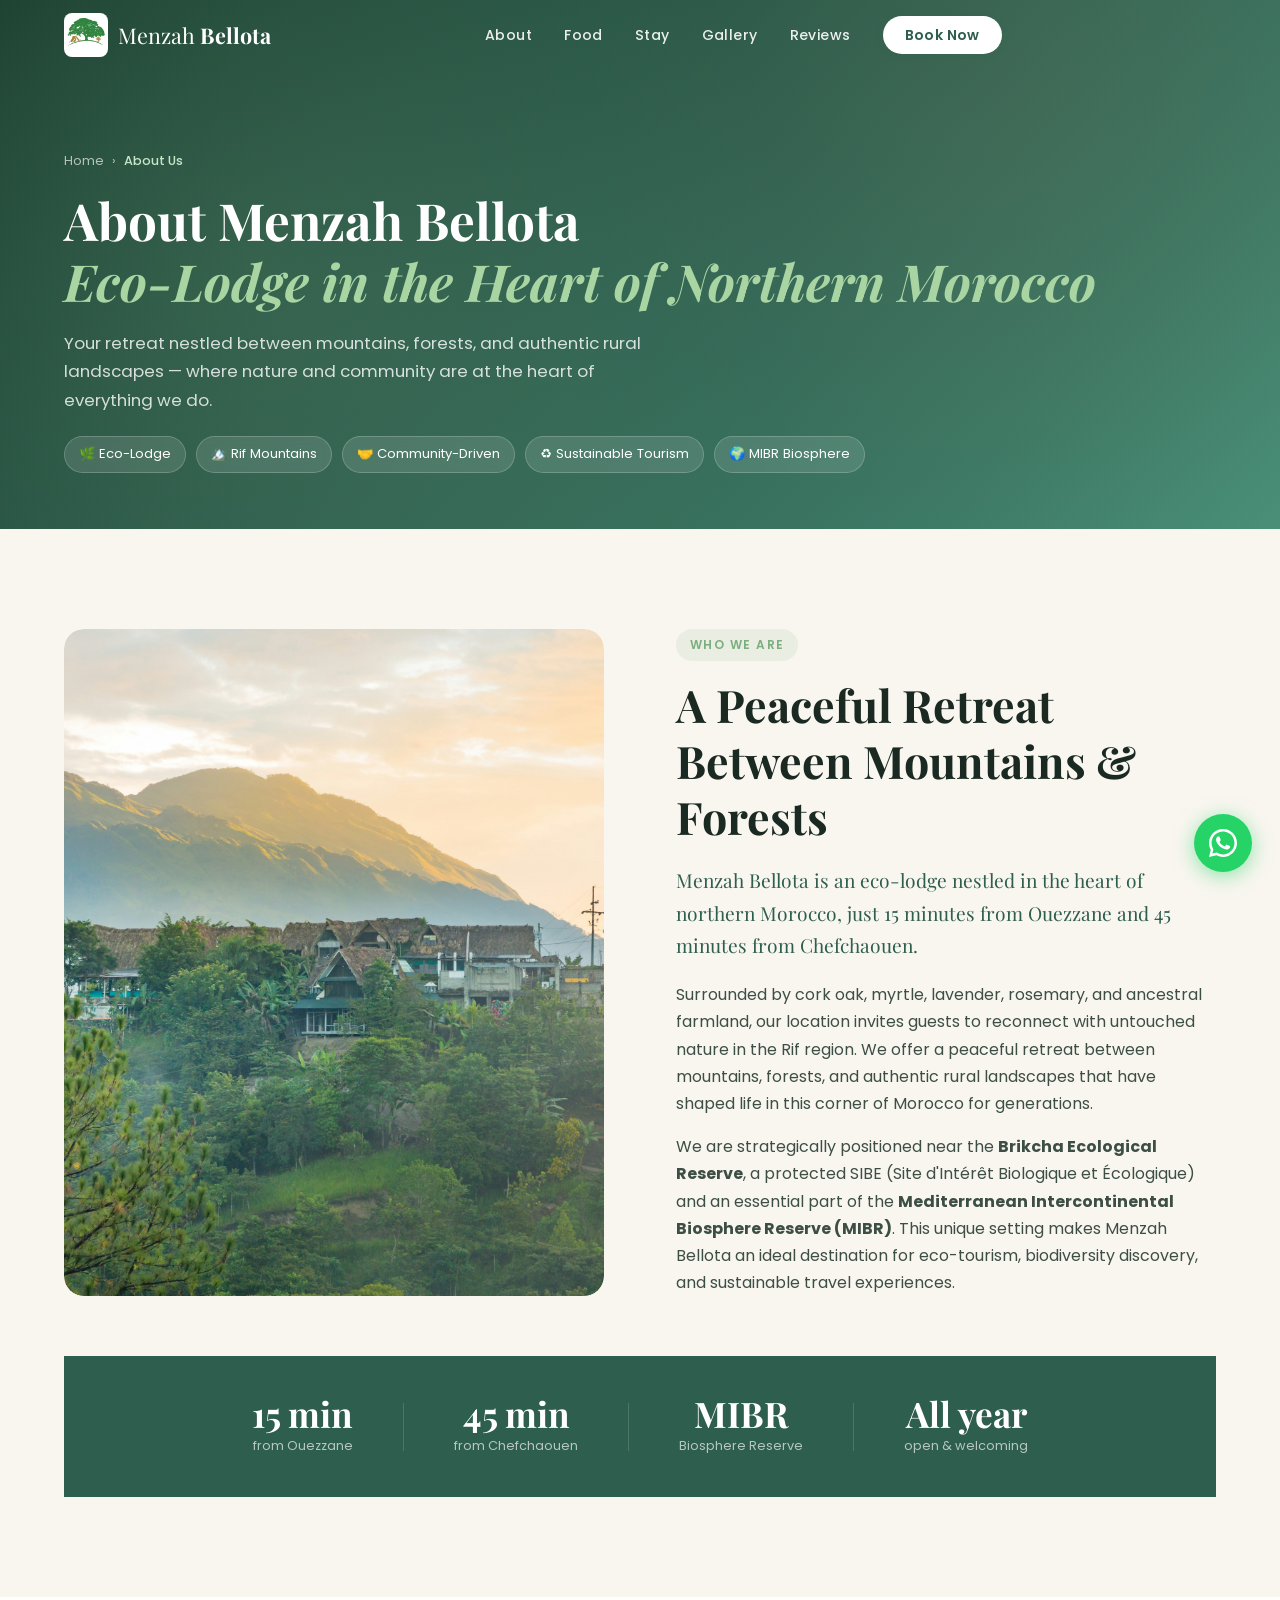
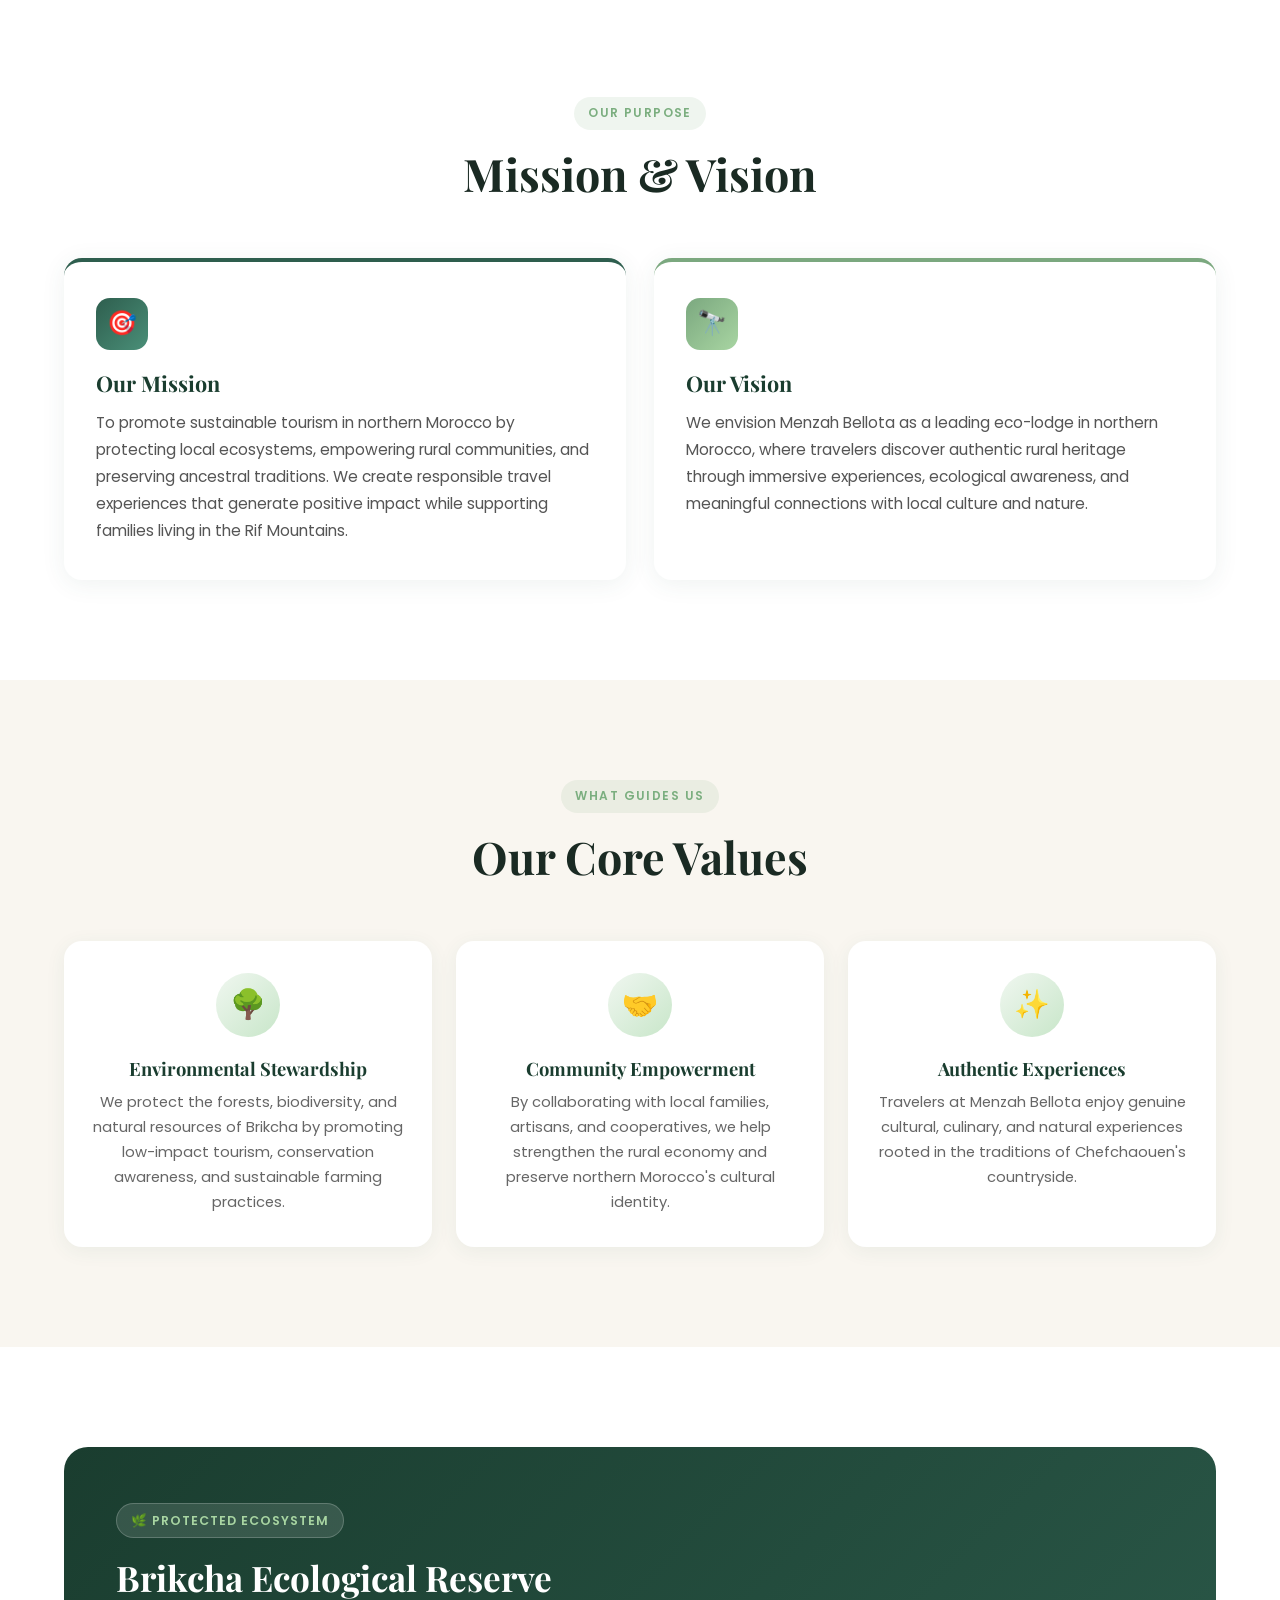
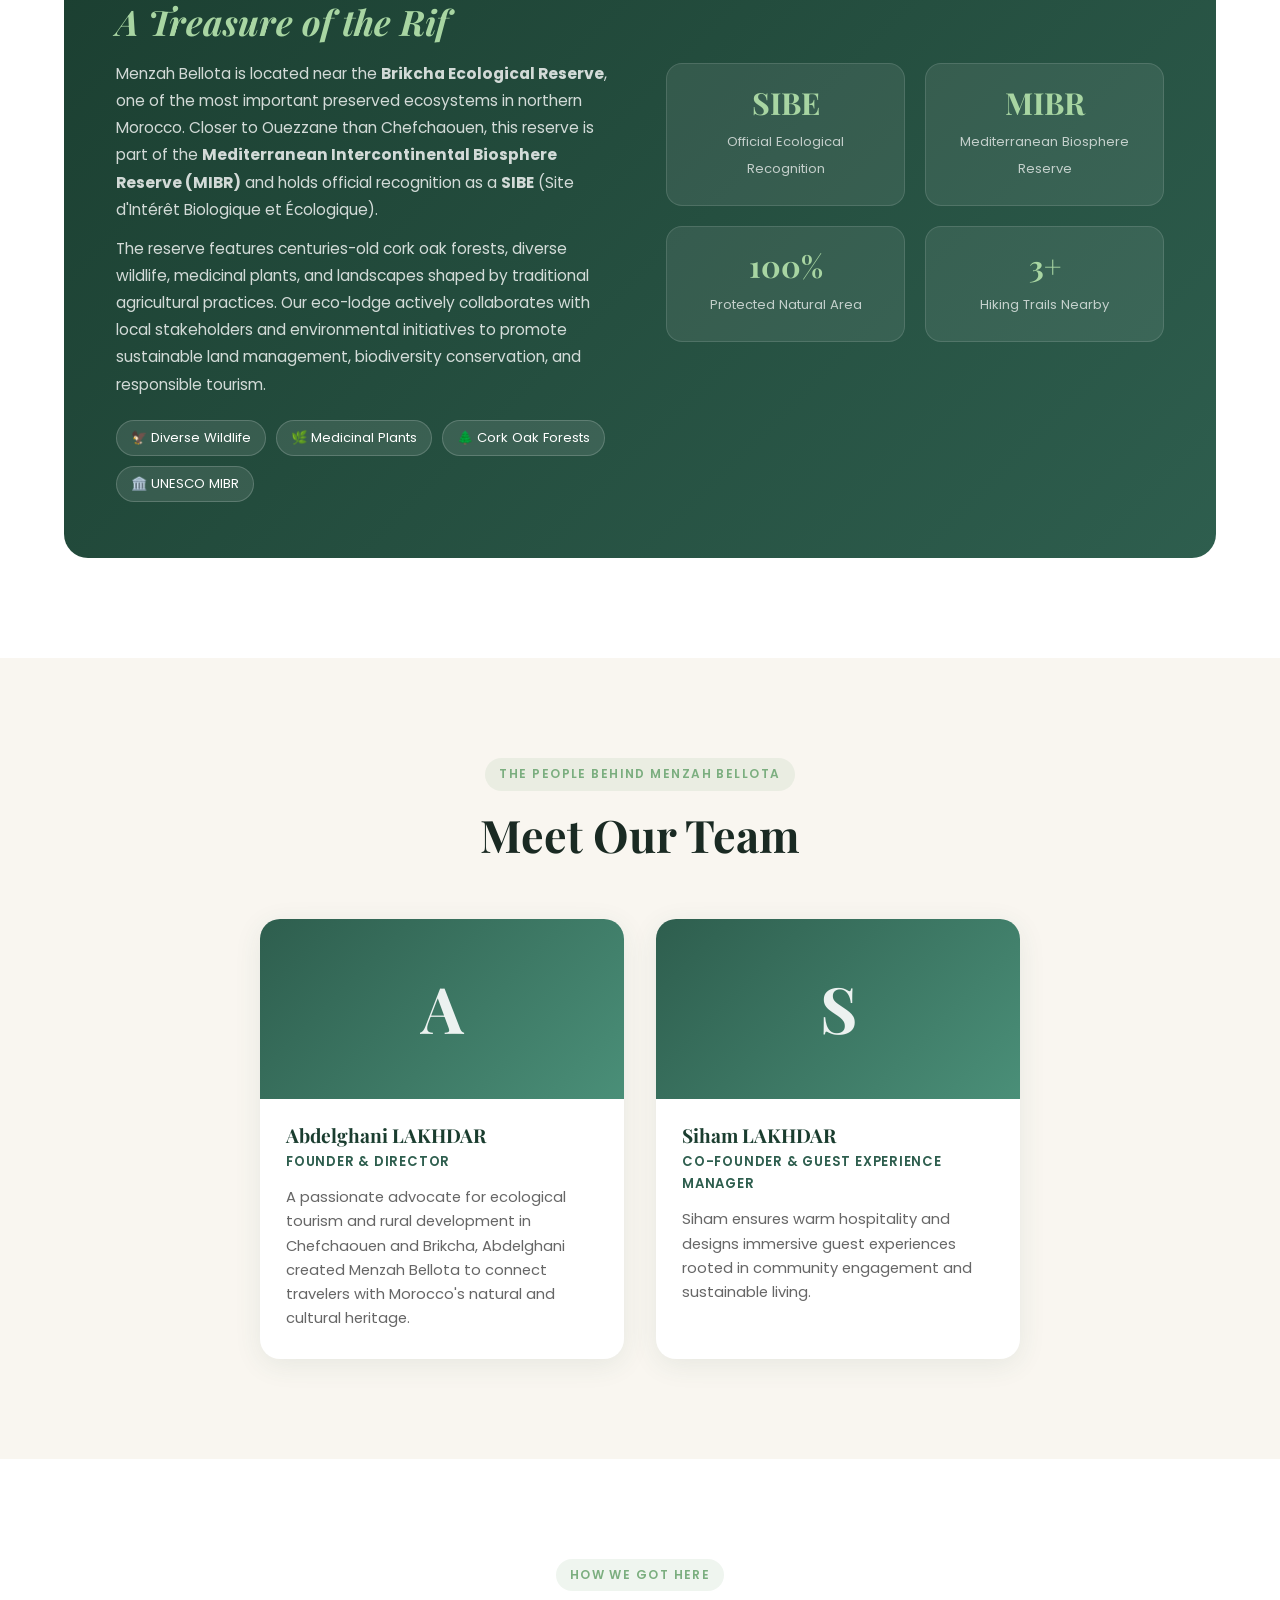
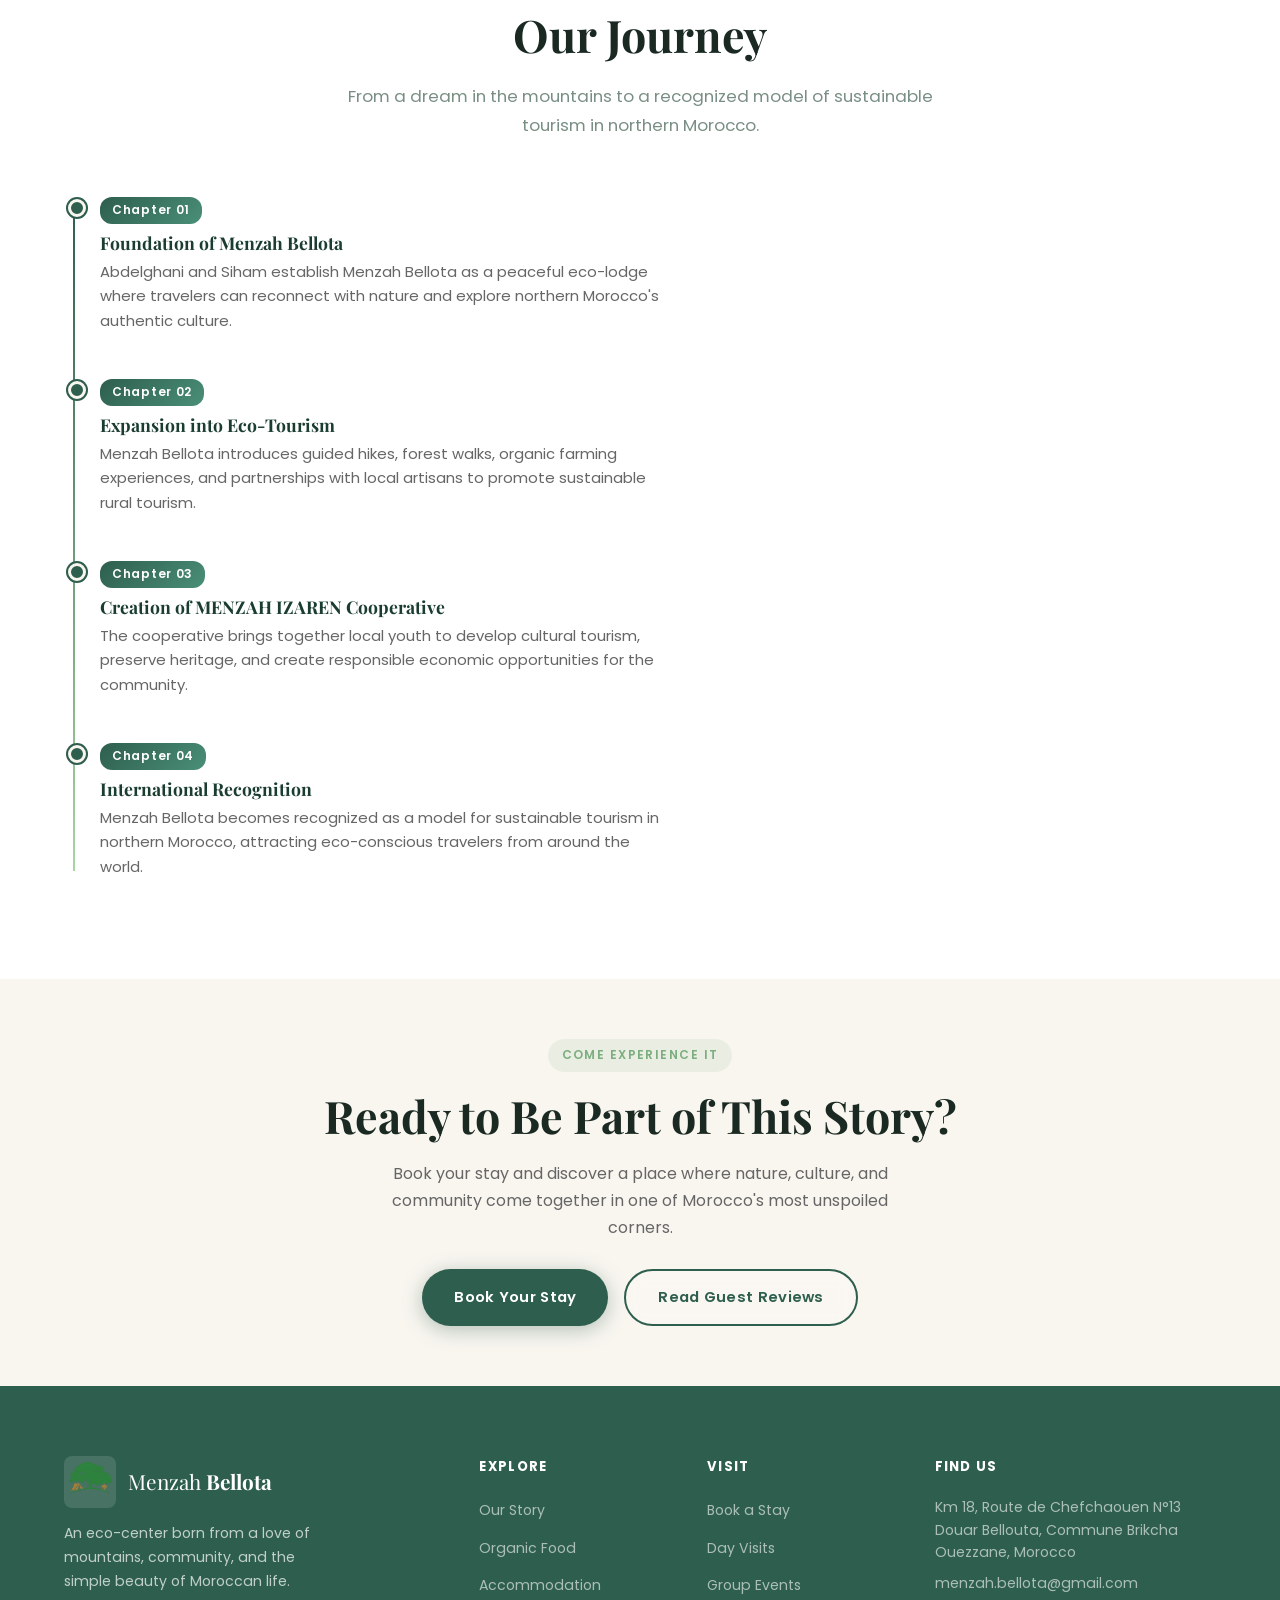
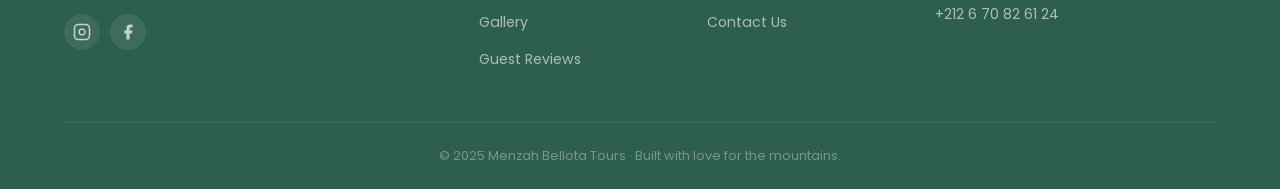
==== commit 093c4a8a: "Add files via upload" ====
--- a/about.html
+++ b/about.html
@@ -20,12 +20,12 @@
         <span class="logo-text">Menzah <strong>Bellota</strong></span>
       </a>
       <ul class="nav-menu" id="navMenu">
-        <li><a href="about.html" class="nav-link active">About</a></li>
-        <li><a href="food.html" class="nav-link">Food</a></li>
-        <li><a href="stay.html" class="nav-link">Stay</a></li>
-        <li><a href="gallery.html" class="nav-link">Gallery</a></li>
-        <li><a href="reviews.html" class="nav-link">Reviews</a></li>
-        <li><a href="index.html#contact" class="nav-link nav-cta">Book Now</a></li>
+        <li><a href="about.html#about-content" class="nav-link active">About</a></li>
+        <li><a href="food.html#food-content" class="nav-link">Food</a></li>
+        <li><a href="stay.html#stay-content" class="nav-link">Stay</a></li>
+        <li><a href="gallery.html#gallery-content" class="nav-link">Gallery</a></li>
+        <li><a href="reviews.html#reviews-content" class="nav-link">Reviews</a></li>
+        <li><a href="contact.html#form" class="nav-link nav-cta">Book Now</a></li>
       </ul>
       <div class="nav-end">
         <button class="nav-toggle" id="navToggle" aria-label="Toggle menu">
@@ -56,7 +56,7 @@
   </div>
 
   <!-- ========== WHO WE ARE ========== -->
-  <section class="section" style="background: #f9f6f0;">
+  <section class="section" id="about-content" style="background: #f9f6f0;">
     <div class="container">
       <div class="about-intro-grid reveal">
         <div class="about-images">
@@ -250,7 +250,7 @@
       <h2 class="section-title" style="margin-bottom: 16px;">Ready to Be Part of This Story?</h2>
       <p style="color: #666; max-width: 520px; margin: 0 auto 28px;">Book your stay and discover a place where nature, culture, and community come together in one of Morocco's most unspoiled corners.</p>
       <div style="display: flex; gap: 16px; justify-content: center; flex-wrap: wrap;">
-        <a href="index.html#contact" class="btn btn-primary">Book Your Stay</a>
+        <a href="contact.html#form" class="btn btn-primary">Book Your Stay</a>
         <a href="reviews.html" class="btn btn-ghost" style="color: #2E5E4E; border-color: #2E5E4E;">Read Guest Reviews</a>
       </div>
     </div>
@@ -288,10 +288,10 @@
         <div class="footer-links">
           <h4>Visit</h4>
           <ul>
-            <li><a href="index.html#contact">Book a Stay</a></li>
-            <li><a href="index.html#contact">Day Visits</a></li>
-            <li><a href="index.html#contact">Group Events</a></li>
-            <li><a href="index.html#contact">Contact Us</a></li>
+            <li><a href="contact.html#form">Book a Stay</a></li>
+            <li><a href="contact.html#form">Day Visits</a></li>
+            <li><a href="contact.html#form">Group Events</a></li>
+            <li><a href="contact.html#form">Contact Us</a></li>
           </ul>
         </div>
         <div class="footer-contact">
--- a/style.css
+++ b/style.css
@@ -1593,4 +1593,3 @@
   align-items: center;
   gap: 6px;
 }
-
